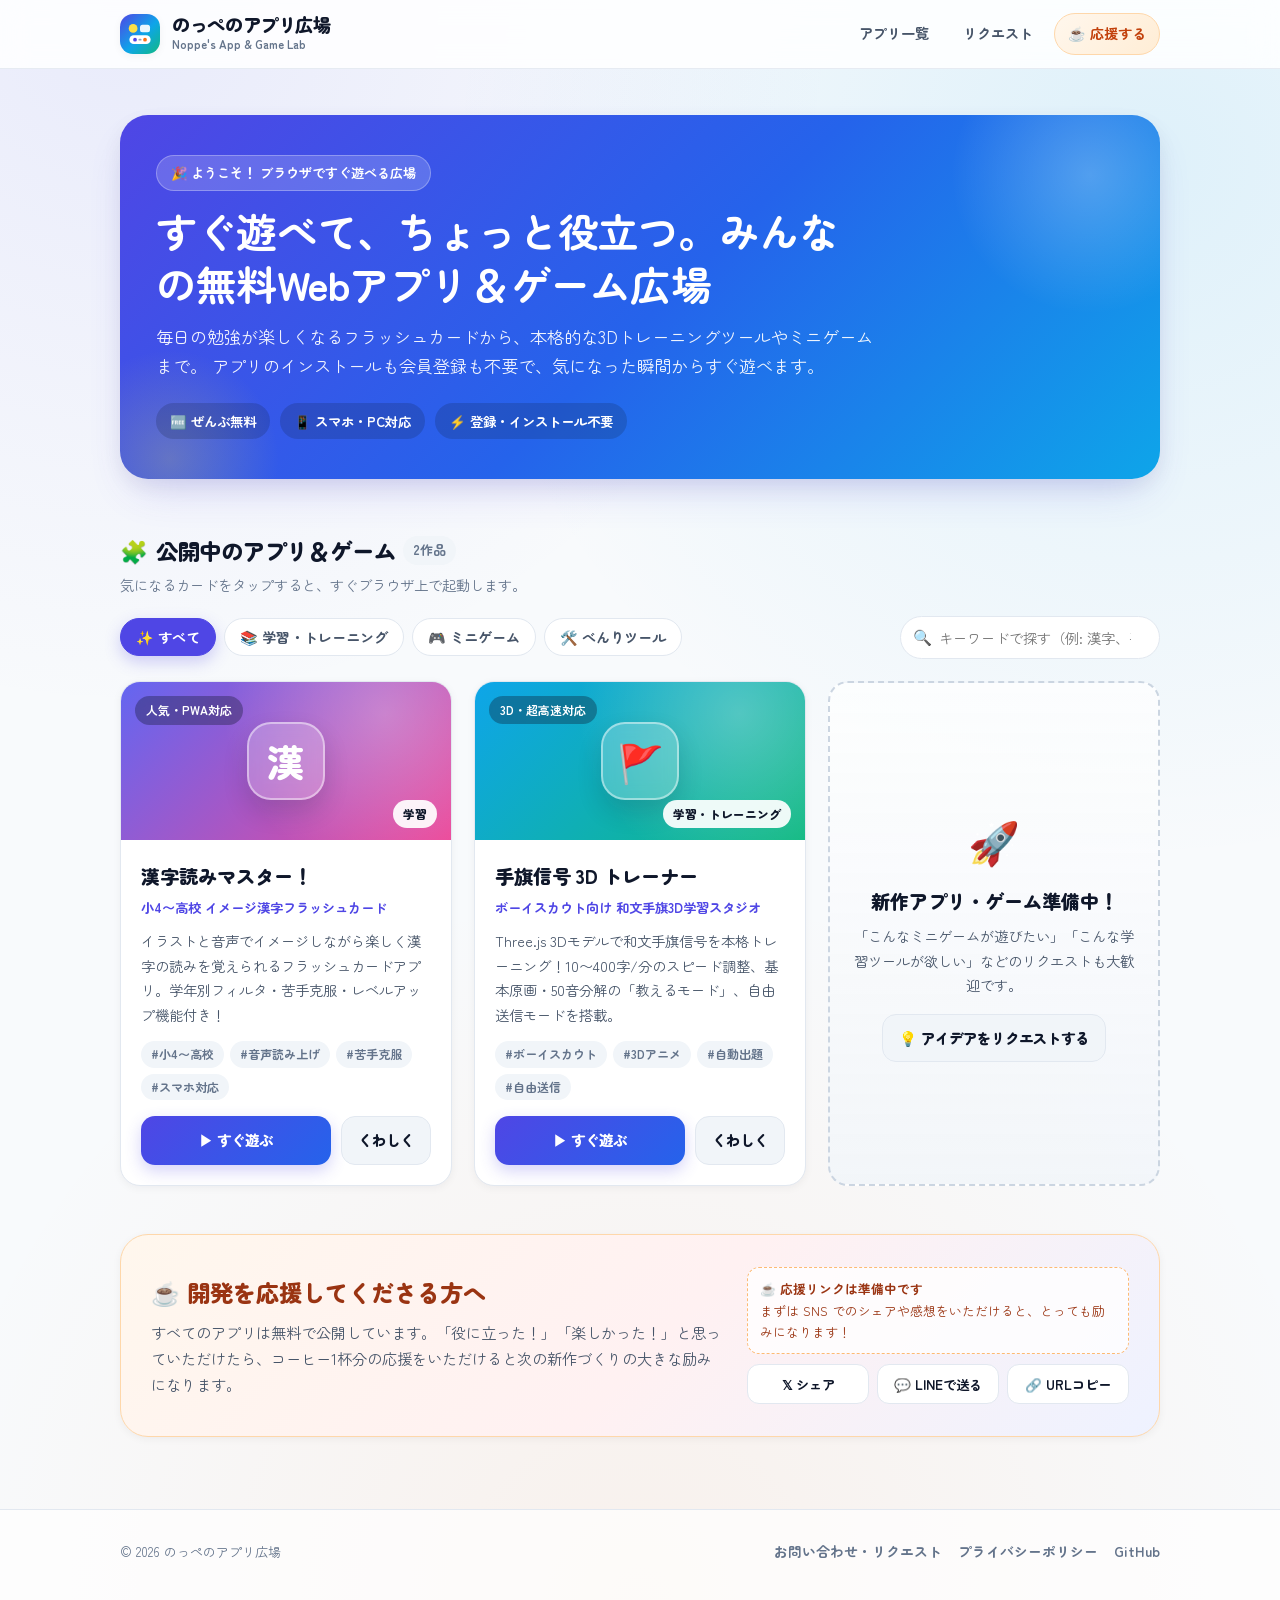
==== index.html @ 3b53607d "Initial launch: のっぺのアプリ広場ポータルサイト＋応援・広告設定基盤" ====
<!DOCTYPE html>
<html lang="ja">
<head>
  <meta charset="UTF-8" />
  <meta name="viewport" content="width=device-width, initial-scale=1.0" />
  <title>のっぺのアプリ広場 | 無料Webアプリ＆ミニゲーム集</title>
  <meta name="description" content="インストール不要・無料で楽しめる学習アプリやミニゲームを公開している「のっぺのアプリ広場」です。スマホ・PCどちらでもすぐ遊べます。" />
  <meta property="og:type" content="website" />
  <meta property="og:title" content="のっぺのアプリ広場 | 無料Webアプリ＆ミニゲーム集" />
  <meta property="og:description" content="漢字読みマスターや手旗信号3Dトレーナーなど、インストール不要ですぐ遊べる無料Webアプリ＆ゲームを公開中！" />
  <meta property="og:url" content="https://noppe7856.github.io/" />
  <meta name="twitter:card" content="summary" />
  <link rel="icon" type="image/svg+xml" href="./assets/favicon.svg" />
  <link rel="preconnect" href="https://fonts.googleapis.com" />
  <link rel="preconnect" href="https://fonts.gstatic.com" crossorigin />
  <link href="https://fonts.googleapis.com/css2?family=Zen+Maru+Gothic:wght@500;700;900&display=swap" rel="stylesheet" />
  <link rel="stylesheet" href="./css/styles.css" />
</head>
<body>
  <header class="site-header">
    <div class="container header-inner">
      <a href="./" class="brand-link">
        <img src="./assets/favicon.svg" alt="" class="brand-logo" />
        <div>
          <div class="brand-name" data-site-name>のっぺのアプリ広場</div>
          <div class="brand-sub" data-site-sub>Noppe's App &amp; Game Lab</div>
        </div>
      </a>
      <nav class="header-nav" aria-label="メインナビゲーション">
        <a href="#apps" class="nav-link">アプリ一覧</a>
        <a href="./contact.html" class="nav-link">リクエスト</a>
        <a href="#support" class="nav-link support-pill">☕ 応援する</a>
      </nav>
    </div>
  </header>

  <main>
    <!-- Hero -->
    <section class="hero">
      <div class="container">
        <div class="hero-card">
          <div class="hero-content">
            <div class="hero-eyebrow">🎉 ようこそ！ ブラウザですぐ遊べる広場</div>
            <h1 data-site-tagline>すぐ遊べて、ちょっと役立つ。みんなの無料Webアプリ＆ゲーム広場</h1>
            <p>
              毎日の勉強が楽しくなるフラッシュカードから、本格的な3Dトレーニングツールやミニゲームまで。
              アプリのインストールも会員登録も不要で、気になった瞬間からすぐ遊べます。
            </p>
            <div class="hero-badges">
              <span class="hero-badge">🆓 ぜんぶ無料</span>
              <span class="hero-badge">📱 スマホ・PC対応</span>
              <span class="hero-badge">⚡ 登録・インストール不要</span>
            </div>
          </div>
        </div>
      </div>
    </section>

    <!-- Apps Catalog -->
    <section class="section" id="apps">
      <div class="container">
        <div class="section-header">
          <div>
            <h2 class="section-title">
              <span>🧩</span>
              <span>公開中のアプリ＆ゲーム</span>
              <span id="app-count" class="tag" style="font-size:0.82rem;"></span>
            </h2>
            <p class="section-sub">気になるカードをタップすると、すぐブラウザ上で起動します。</p>
          </div>
        </div>

        <div class="toolbar">
          <div class="filter-tabs" id="filter-tabs" role="tablist" aria-label="カテゴリ絞り込み"></div>
          <div class="search-box">
            <span class="search-icon" aria-hidden="true">🔍</span>
            <input type="search" id="app-search" placeholder="キーワードで探す（例: 漢字、手旗）" aria-label="アプリを検索" />
          </div>
        </div>

        <div class="apps-grid" id="apps-grid"></div>

        <!-- Optional AdSense Slot (hidden until configured in js/site-config.js) -->
        <div class="ad-slot-wrapper" data-ad-slot="portalMid">
          <div class="ad-label">スポンサーリンク</div>
        </div>
      </div>
    </section>

    <!-- Support Section -->
    <section class="section" id="support">
      <div class="container">
        <div class="support-card">
          <div>
            <h2>☕ 開発を応援してくださる方へ</h2>
            <p data-support-message>
              すべてのアプリは無料で公開しています。「役に立った！」「楽しかった！」と思っていただけたら、コーヒー1杯分の応援をいただけると次の新作づくりの大きな励みになります。
            </p>
          </div>
          <div class="support-actions">
            <div id="support-action-area"></div>
            <div class="share-row">
              <button type="button" class="share-btn" data-share="x" data-share-text="インストール不要ですぐ遊べる無料Webアプリ＆ゲーム広場！">
                𝕏 シェア
              </button>
              <button type="button" class="share-btn" data-share="line">
                💬 LINEで送る
              </button>
              <button type="button" class="share-btn" data-share="copy">
                🔗 URLコピー
              </button>
            </div>
          </div>
        </div>
      </div>
    </section>
  </main>

  <footer class="site-footer">
    <div class="container footer-inner">
      <div class="copyright">
        &copy; <span data-year>2026</span> <span data-site-name>のっぺのアプリ広場</span>
      </div>
      <div class="footer-links">
        <a href="./contact.html">お問い合わせ・リクエスト</a>
        <a href="./privacy.html">プライバシーポリシー</a>
        <a href="https://github.com/noppe7856" target="_blank" rel="noopener noreferrer">GitHub</a>
      </div>
    </div>
  </footer>

  <script type="module" src="./js/app.js"></script>
</body>
</html>
---- css/styles.css ----
:root {
  --bg: #f8fafc;
  --bg-warm: #fffdf8;
  --surface: #ffffff;
  --surface-soft: #f1f5f9;
  --text: #0f172a;
  --text-muted: #475569;
  --text-subtle: #64748b;
  --border: #e2e8f0;
  --primary: #4f46e5;
  --primary-hover: #4338ca;
  --secondary: #0ea5e9;
  --accent: #f97316;
  --emerald: #10b981;
  --radius-sm: 12px;
  --radius-md: 20px;
  --radius-lg: 28px;
  --shadow-sm: 0 2px 8px rgba(15, 23, 42, 0.05);
  --shadow-md: 0 10px 30px -10px rgba(79, 70, 229, 0.16), 0 4px 12px rgba(15, 23, 42, 0.05);
  --shadow-lg: 0 20px 45px -16px rgba(79, 70, 229, 0.24), 0 8px 20px rgba(15, 23, 42, 0.06);
}

*,
*::before,
*::after {
  box-sizing: border-box;
}

html {
  scroll-behavior: smooth;
}

body {
  margin: 0;
  font-family: "Zen Maru Gothic", "Hiragino Maru Gothic ProN", "Hiragino Kaku Gothic ProN", "Yu Gothic", Meiryo, sans-serif;
  color: var(--text);
  background:
    radial-gradient(circle at 10% 0%, rgba(99, 102, 241, 0.1), transparent 36%),
    radial-gradient(circle at 90% 10%, rgba(14, 165, 233, 0.11), transparent 38%),
    radial-gradient(circle at 50% 100%, rgba(249, 115, 22, 0.07), transparent 42%),
    var(--bg);
  min-height: 100vh;
  line-height: 1.7;
  -webkit-font-smoothing: antialiased;
}

a {
  color: inherit;
  text-decoration: none;
}

.container {
  width: 100%;
  max-width: 1080px;
  margin: 0 auto;
  padding: 0 20px;
}

/* Header */
.site-header {
  position: sticky;
  top: 0;
  z-index: 40;
  background: rgba(255, 255, 255, 0.86);
  backdrop-filter: blur(14px);
  -webkit-backdrop-filter: blur(14px);
  border-bottom: 1px solid rgba(226, 232, 240, 0.85);
}

.header-inner {
  display: flex;
  align-items: center;
  justify-content: space-between;
  gap: 16px;
  min-height: 68px;
}

.brand-link {
  display: inline-flex;
  align-items: center;
  gap: 12px;
}

.brand-logo {
  width: 40px;
  height: 40px;
  border-radius: 13px;
  box-shadow: var(--shadow-sm);
  flex-shrink: 0;
}

.brand-name {
  font-size: 1.15rem;
  font-weight: 800;
  letter-spacing: -0.02em;
  line-height: 1.2;
}

.brand-sub {
  font-size: 0.72rem;
  color: var(--text-subtle);
  font-weight: 700;
}

.header-nav {
  display: flex;
  align-items: center;
  gap: 8px;
  flex-wrap: wrap;
}

.nav-link {
  padding: 8px 13px;
  border-radius: 999px;
  font-size: 0.88rem;
  font-weight: 700;
  color: var(--text-muted);
  transition: background 0.18s ease, color 0.18s ease, transform 0.18s ease;
}

.nav-link:hover {
  background: var(--surface-soft);
  color: var(--primary);
}

.nav-link.support-pill {
  background: linear-gradient(135deg, #fff7ed, #ffedd5);
  color: #c2410c;
  border: 1px solid #fed7aa;
}

.nav-link.support-pill:hover {
  transform: translateY(-1px);
  box-shadow: 0 4px 12px rgba(249, 115, 22, 0.18);
}

/* Hero */
.hero {
  padding: 46px 0 28px;
}

.hero-card {
  position: relative;
  overflow: hidden;
  border-radius: var(--radius-lg);
  padding: 40px 36px;
  background: linear-gradient(135deg, #4f46e5 0%, #2563eb 52%, #0ea5e9 100%);
  color: #ffffff;
  box-shadow: var(--shadow-lg);
}

.hero-card::before,
.hero-card::after {
  content: "";
  position: absolute;
  border-radius: 999px;
  pointer-events: none;
}

.hero-card::before {
  width: 280px;
  height: 280px;
  right: -70px;
  top: -80px;
  background: radial-gradient(circle, rgba(255, 255, 255, 0.24), transparent 70%);
}

.hero-card::after {
  width: 220px;
  height: 220px;
  left: -60px;
  bottom: -90px;
  background: radial-gradient(circle, rgba(253, 224, 71, 0.22), transparent 70%);
}

.hero-content {
  position: relative;
  z-index: 1;
  max-width: 720px;
}

.hero-eyebrow {
  display: inline-flex;
  align-items: center;
  gap: 8px;
  padding: 6px 14px;
  border-radius: 999px;
  background: rgba(255, 255, 255, 0.18);
  border: 1px solid rgba(255, 255, 255, 0.28);
  font-size: 0.82rem;
  font-weight: 700;
  margin-bottom: 14px;
}

.hero h1 {
  margin: 0 0 12px;
  font-size: clamp(1.7rem, 3.8vw, 2.55rem);
  line-height: 1.28;
  letter-spacing: -0.02em;
}

.hero p {
  margin: 0 0 22px;
  font-size: clamp(0.95rem, 1.8vw, 1.08rem);
  color: rgba(255, 255, 255, 0.92);
}

.hero-badges {
  display: flex;
  flex-wrap: wrap;
  gap: 10px;
}

.hero-badge {
  display: inline-flex;
  align-items: center;
  gap: 6px;
  padding: 7px 14px;
  border-radius: 999px;
  background: rgba(15, 23, 42, 0.18);
  font-size: 0.84rem;
  font-weight: 700;
}

/* Section & Controls */
.section {
  padding: 24px 0;
}

.section-header {
  display: flex;
  align-items: flex-end;
  justify-content: space-between;
  gap: 16px;
  flex-wrap: wrap;
  margin-bottom: 18px;
}

.section-title {
  margin: 0;
  font-size: 1.4rem;
  font-weight: 800;
  letter-spacing: -0.01em;
  display: flex;
  align-items: center;
  gap: 8px;
}

.section-sub {
  margin: 4px 0 0;
  font-size: 0.9rem;
  color: var(--text-subtle);
}

.toolbar {
  display: flex;
  align-items: center;
  justify-content: space-between;
  gap: 14px;
  flex-wrap: wrap;
  margin-bottom: 22px;
}

.filter-tabs {
  display: flex;
  align-items: center;
  gap: 8px;
  flex-wrap: wrap;
}

.filter-btn {
  border: 1px solid var(--border);
  background: var(--surface);
  color: var(--text-muted);
  padding: 8px 15px;
  border-radius: 999px;
  font-family: inherit;
  font-size: 0.88rem;
  font-weight: 700;
  cursor: pointer;
  transition: all 0.18s ease;
}

.filter-btn:hover {
  border-color: #c7d2fe;
  color: var(--primary);
}

.filter-btn.active {
  background: var(--primary);
  color: #ffffff;
  border-color: var(--primary);
  box-shadow: 0 6px 16px rgba(79, 70, 229, 0.25);
}

.search-box {
  position: relative;
  flex: 0 1 260px;
  width: 100%;
}

.search-box input {
  width: 100%;
  padding: 10px 14px 10px 38px;
  border-radius: 999px;
  border: 1px solid var(--border);
  background: var(--surface);
  font-family: inherit;
  font-size: 0.9rem;
  color: var(--text);
  outline: none;
  transition: border-color 0.18s ease, box-shadow 0.18s ease;
}

.search-box input:focus {
  border-color: var(--primary);
  box-shadow: 0 0 0 3px rgba(79, 70, 229, 0.14);
}

.search-icon {
  position: absolute;
  left: 13px;
  top: 50%;
  transform: translateY(-50%);
  font-size: 0.95rem;
  pointer-events: none;
}

/* App Cards Grid */
.apps-grid {
  display: grid;
  grid-template-columns: repeat(auto-fill, minmax(300px, 1fr));
  gap: 22px;
}

.app-card {
  display: flex;
  flex-direction: column;
  background: var(--surface);
  border: 1px solid var(--border);
  border-radius: var(--radius-md);
  overflow: hidden;
  box-shadow: var(--shadow-sm);
  transition: transform 0.22s ease, box-shadow 0.22s ease, border-color 0.22s ease;
}

.app-card:hover {
  transform: translateY(-5px);
  box-shadow: var(--shadow-md);
  border-color: #cbd5e1;
}

.app-thumb {
  position: relative;
  height: 158px;
  padding: 20px;
  display: flex;
  align-items: center;
  justify-content: center;
  color: #ffffff;
  overflow: hidden;
}

.app-thumb::after {
  content: "";
  position: absolute;
  inset: 0;
  background: radial-gradient(circle at 80% 20%, rgba(255, 255, 255, 0.28), transparent 55%);
  pointer-events: none;
}

.app-thumb-icon {
  position: relative;
  z-index: 1;
  width: 78px;
  height: 78px;
  border-radius: 24px;
  background: rgba(255, 255, 255, 0.22);
  border: 2px solid rgba(255, 255, 255, 0.45);
  backdrop-filter: blur(8px);
  display: flex;
  align-items: center;
  justify-content: center;
  font-size: 2.35rem;
  font-weight: 900;
  box-shadow: 0 12px 24px rgba(15, 23, 42, 0.16);
}

.app-badge {
  position: absolute;
  top: 14px;
  left: 14px;
  z-index: 2;
  padding: 4px 11px;
  border-radius: 999px;
  background: rgba(15, 23, 42, 0.34);
  backdrop-filter: blur(6px);
  font-size: 0.75rem;
  font-weight: 700;
  color: #ffffff;
}

.app-category-chip {
  position: absolute;
  bottom: 12px;
  right: 14px;
  z-index: 2;
  padding: 4px 10px;
  border-radius: 999px;
  background: rgba(255, 255, 255, 0.92);
  color: var(--text);
  font-size: 0.74rem;
  font-weight: 800;
}

.app-body {
  padding: 20px;
  display: flex;
  flex-direction: column;
  flex: 1;
}

.app-title {
  margin: 0 0 4px;
  font-size: 1.2rem;
  font-weight: 800;
}

.app-subtitle {
  margin: 0 0 10px;
  font-size: 0.83rem;
  font-weight: 700;
  color: var(--primary);
}

.app-desc {
  margin: 0 0 14px;
  font-size: 0.9rem;
  color: var(--text-muted);
  flex: 1;
}

.tag-list {
  display: flex;
  flex-wrap: wrap;
  gap: 6px;
  margin-bottom: 16px;
}

.tag {
  padding: 3px 10px;
  border-radius: 999px;
  background: var(--surface-soft);
  color: var(--text-subtle);
  font-size: 0.76rem;
  font-weight: 700;
}

.app-actions {
  display: grid;
  grid-template-columns: 1fr auto;
  gap: 10px;
}

.btn {
  display: inline-flex;
  align-items: center;
  justify-content: center;
  gap: 7px;
  padding: 11px 16px;
  border-radius: 14px;
  font-family: inherit;
  font-size: 0.9rem;
  font-weight: 800;
  border: none;
  cursor: pointer;
  transition: transform 0.16s ease, box-shadow 0.16s ease, background 0.16s ease;
}

.btn:active {
  transform: scale(0.98);
}

.btn-primary {
  background: linear-gradient(135deg, #4f46e5, #2563eb);
  color: #ffffff;
  box-shadow: 0 6px 16px rgba(79, 70, 229, 0.24);
}

.btn-primary:hover {
  transform: translateY(-1px);
  box-shadow: 0 10px 22px rgba(79, 70, 229, 0.3);
}

.btn-secondary {
  background: var(--surface-soft);
  color: var(--text);
  border: 1px solid var(--border);
}

.btn-secondary:hover {
  background: #e2e8f0;
}

.btn-support {
  background: linear-gradient(135deg, #f97316, #ec4899);
  color: #ffffff;
  box-shadow: 0 8px 20px rgba(249, 115, 22, 0.28);
}

.btn-support:hover {
  transform: translateY(-2px);
  box-shadow: 0 12px 24px rgba(249, 115, 22, 0.35);
}

/* Coming Soon Card */
.app-card.coming-soon {
  border: 2px dashed #cbd5e1;
  background: linear-gradient(180deg, rgba(255, 255, 255, 0.72), rgba(241, 245, 249, 0.82));
  justify-content: center;
  align-items: center;
  text-align: center;
  padding: 32px 24px;
  box-shadow: none;
}

.app-card.coming-soon:hover {
  transform: translateY(-2px);
  border-color: #94a3b8;
}

.coming-emoji {
  font-size: 2.6rem;
  margin-bottom: 10px;
}

/* Ad Slot (Hidden unless AdSense is enabled in site-config.js) */
.ad-slot-wrapper {
  display: none;
  margin: 26px 0;
  padding: 14px;
  border-radius: var(--radius-md);
  background: var(--surface);
  border: 1px solid var(--border);
  text-align: center;
}

.ad-slot-wrapper.is-active {
  display: block;
}

.ad-label {
  font-size: 0.72rem;
  color: var(--text-subtle);
  letter-spacing: 0.08em;
  margin-bottom: 8px;
}

/* Support Banner */
.support-card {
  border-radius: var(--radius-lg);
  padding: 32px 30px;
  background: linear-gradient(135deg, #fff7ed 0%, #fff1f2 52%, #eef2ff 100%);
  border: 1px solid #fed7aa;
  box-shadow: var(--shadow-sm);
  display: grid;
  grid-template-columns: 1.5fr 1fr;
  gap: 24px;
  align-items: center;
}

.support-card h2 {
  margin: 0 0 8px;
  font-size: 1.45rem;
  font-weight: 800;
  color: #9a3412;
}

.support-card p {
  margin: 0;
  color: var(--text-muted);
  font-size: 0.95rem;
}

.support-actions {
  display: flex;
  flex-direction: column;
  gap: 10px;
}

.support-status-note {
  font-size: 0.8rem;
  color: #9a3412;
  background: rgba(255, 255, 255, 0.78);
  border: 1px dashed #fdba74;
  border-radius: 12px;
  padding: 10px 12px;
}

.share-row {
  display: flex;
  gap: 8px;
  flex-wrap: wrap;
}

.share-btn {
  flex: 1;
  min-width: 110px;
  padding: 9px 12px;
  border-radius: 12px;
  border: 1px solid var(--border);
  background: var(--surface);
  font-family: inherit;
  font-size: 0.84rem;
  font-weight: 700;
  color: var(--text);
  cursor: pointer;
  display: inline-flex;
  align-items: center;
  justify-content: center;
  gap: 6px;
  transition: background 0.16s ease, transform 0.16s ease;
}

.share-btn:hover {
  background: var(--surface-soft);
  transform: translateY(-1px);
}

/* Detail & Article Pages */
.breadcrumb {
  display: flex;
  align-items: center;
  gap: 8px;
  font-size: 0.85rem;
  color: var(--text-subtle);
  margin: 22px 0 14px;
}

.breadcrumb a:hover {
  color: var(--primary);
  text-decoration: underline;
}

.article-card {
  background: var(--surface);
  border: 1px solid var(--border);
  border-radius: var(--radius-lg);
  padding: 34px 32px;
  box-shadow: var(--shadow-sm);
}

.article-card h1 {
  margin: 0 0 10px;
  font-size: clamp(1.5rem, 3vw, 2.1rem);
  line-height: 1.3;
}

.article-card h2 {
  margin: 28px 0 10px;
  font-size: 1.2rem;
  padding-left: 12px;
  border-left: 4px solid var(--primary);
}

.article-card p,
.article-card li {
  color: var(--text-muted);
  font-size: 0.96rem;
}

.article-card ul,
.article-card ol {
  padding-left: 22px;
}

.feature-grid {
  display: grid;
  grid-template-columns: repeat(auto-fit, minmax(220px, 1fr));
  gap: 14px;
  margin: 18px 0;
}

.feature-item {
  background: var(--bg);
  border: 1px solid var(--border);
  border-radius: var(--radius-sm);
  padding: 16px;
}

.feature-item strong {
  display: block;
  margin-bottom: 4px;
  color: var(--text);
}

.cta-bar {
  display: flex;
  flex-wrap: wrap;
  gap: 12px;
  margin: 22px 0 8px;
}

/* Footer */
.site-footer {
  margin-top: 48px;
  padding: 30px 0 40px;
  border-top: 1px solid var(--border);
  background: rgba(255, 255, 255, 0.7);
}

.footer-inner {
  display: flex;
  align-items: center;
  justify-content: space-between;
  gap: 16px;
  flex-wrap: wrap;
}

.footer-links {
  display: flex;
  align-items: center;
  gap: 16px;
  flex-wrap: wrap;
  font-size: 0.86rem;
  font-weight: 700;
  color: var(--text-subtle);
}

.footer-links a:hover {
  color: var(--primary);
}

.copyright {
  font-size: 0.82rem;
  color: var(--text-subtle);
}

.empty-result {
  grid-column: 1 / -1;
  text-align: center;
  padding: 44px 20px;
  background: var(--surface);
  border: 1px dashed var(--border);
  border-radius: var(--radius-md);
  color: var(--text-subtle);
}

.toast {
  position: fixed;
  bottom: 24px;
  left: 50%;
  transform: translateX(-50%) translateY(20px);
  background: #0f172a;
  color: #ffffff;
  padding: 10px 18px;
  border-radius: 999px;
  font-size: 0.86rem;
  font-weight: 700;
  opacity: 0;
  pointer-events: none;
  transition: opacity 0.22s ease, transform 0.22s ease;
  z-index: 60;
}

.toast.show {
  opacity: 1;
  transform: translateX(-50%) translateY(0);
}

@media (max-width: 760px) {
  .hero-card {
    padding: 28px 22px;
  }

  .support-card {
    grid-template-columns: 1fr;
    padding: 24px 20px;
  }

  .article-card {
    padding: 24px 18px;
  }

  .header-inner {
    padding: 8px 0;
  }
}
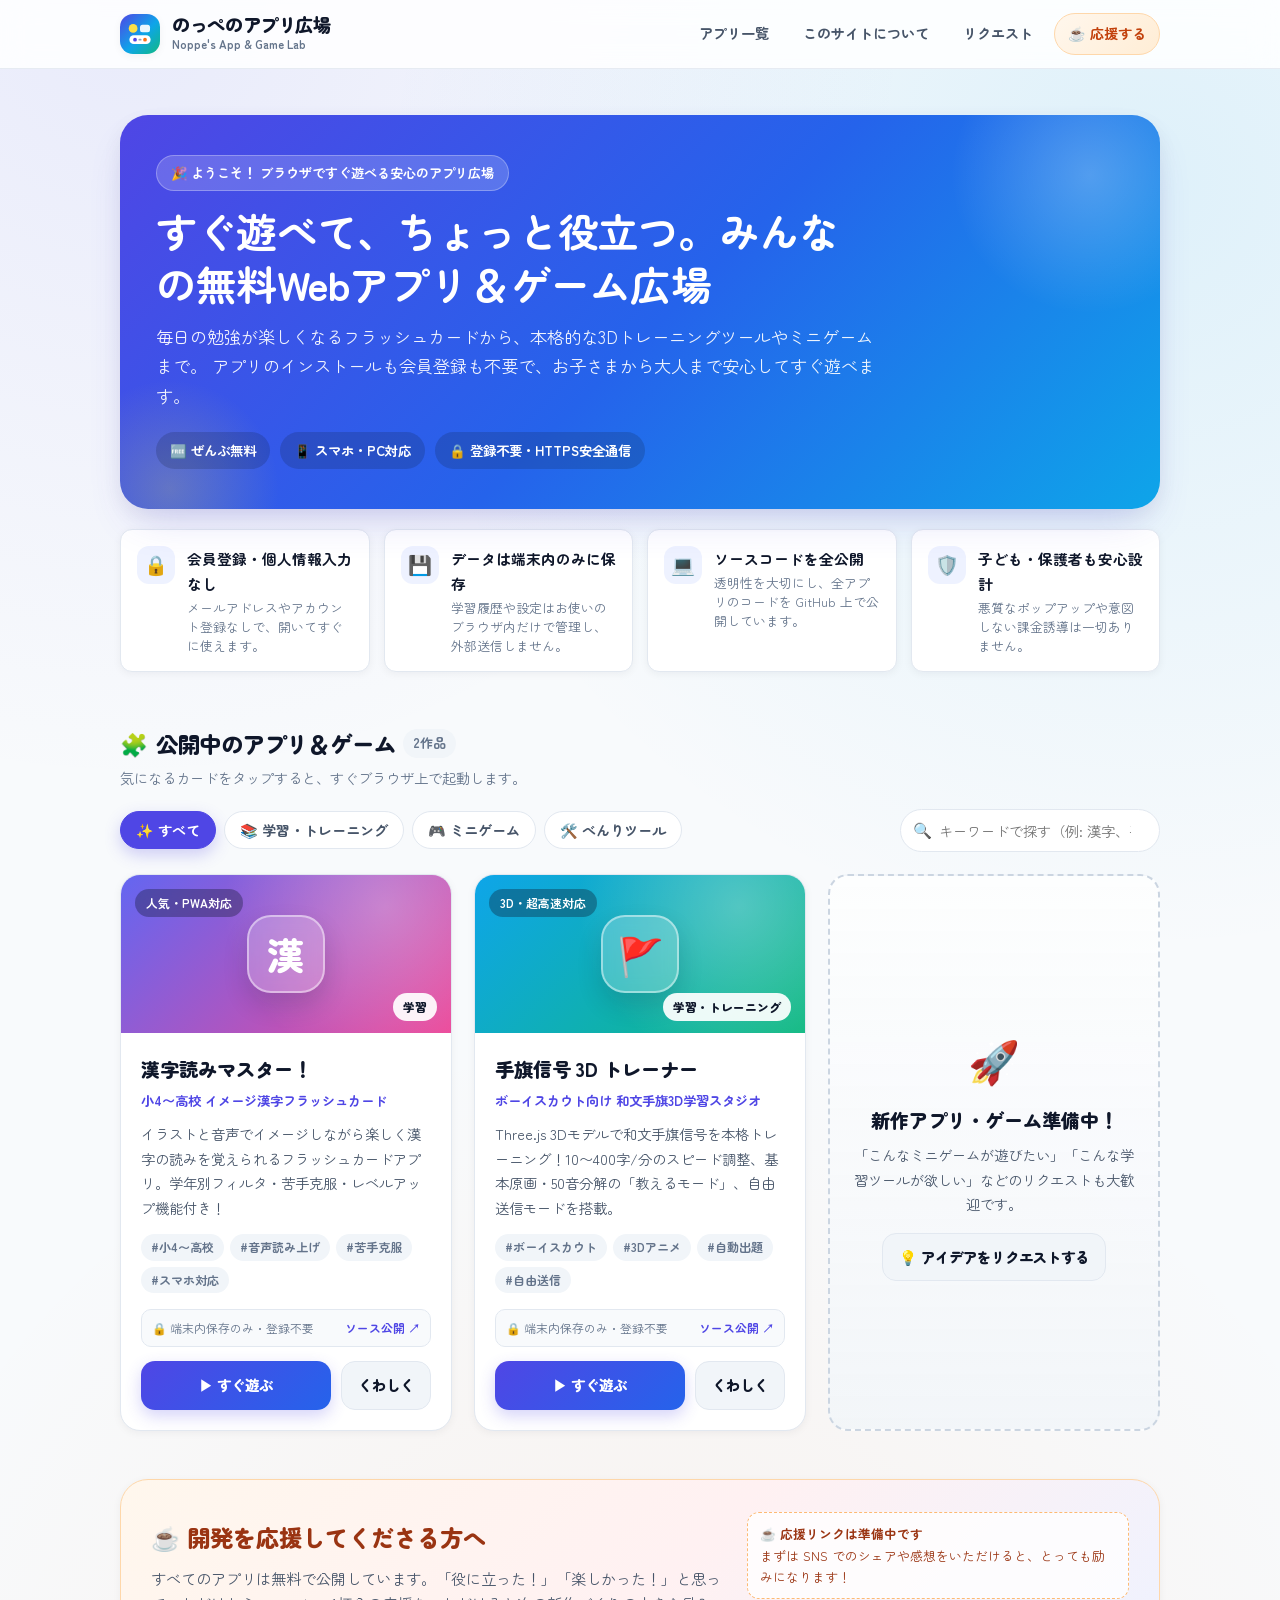
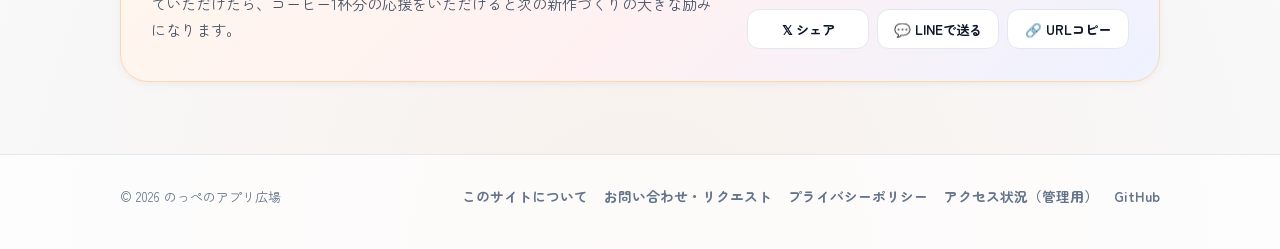
==== commit ec3c34b5: "Add trust & safety pages, OGP image, JSON-LD, shared analytics module, admin stats dashboard, and si" ====
--- a/index.html
+++ b/index.html
@@ -4,17 +4,72 @@
   <meta charset="UTF-8" />
   <meta name="viewport" content="width=device-width, initial-scale=1.0" />
   <title>のっぺのアプリ広場 | 無料Webアプリ＆ミニゲーム集</title>
-  <meta name="description" content="インストール不要・無料で楽しめる学習アプリやミニゲームを公開している「のっぺのアプリ広場」です。スマホ・PCどちらでもすぐ遊べます。" />
+  <meta name="description" content="インストール不要・会員登録不要・完全無料で安心して使える学習アプリやミニゲームを公開している「のっぺのアプリ広場」です。全アプリのソースコードをGitHubで公開しています。" />
+  <link rel="canonical" href="https://noppe7856.github.io/" />
+  <link rel="manifest" href="./manifest.json" />
+  <meta name="theme-color" content="#4f46e5" />
   <meta property="og:type" content="website" />
+  <meta property="og:site_name" content="のっぺのアプリ広場" />
   <meta property="og:title" content="のっぺのアプリ広場 | 無料Webアプリ＆ミニゲーム集" />
-  <meta property="og:description" content="漢字読みマスターや手旗信号3Dトレーナーなど、インストール不要ですぐ遊べる無料Webアプリ＆ゲームを公開中！" />
+  <meta property="og:description" content="漢字読みマスターや手旗信号3Dトレーナーなど、登録不要・無料ですぐ遊べる安心のWebアプリ＆ゲームを公開中！" />
   <meta property="og:url" content="https://noppe7856.github.io/" />
-  <meta name="twitter:card" content="summary" />
+  <meta property="og:image" content="https://noppe7856.github.io/assets/og-image.png" />
+  <meta property="og:image:width" content="1200" />
+  <meta property="og:image:height" content="630" />
+  <meta name="twitter:card" content="summary_large_image" />
+  <meta name="twitter:title" content="のっぺのアプリ広場 | 無料Webアプリ＆ミニゲーム集" />
+  <meta name="twitter:description" content="インストール不要・会員登録不要ですぐ遊べる無料Webアプリ＆ミニゲーム集" />
+  <meta name="twitter:image" content="https://noppe7856.github.io/assets/og-image.png" />
   <link rel="icon" type="image/svg+xml" href="./assets/favicon.svg" />
   <link rel="preconnect" href="https://fonts.googleapis.com" />
   <link rel="preconnect" href="https://fonts.gstatic.com" crossorigin />
   <link href="https://fonts.googleapis.com/css2?family=Zen+Maru+Gothic:wght@500;700;900&display=swap" rel="stylesheet" />
   <link rel="stylesheet" href="./css/styles.css" />
+  <script type="application/ld+json">
+  {
+    "@context": "https://schema.org",
+    "@graph": [
+      {
+        "@type": "WebSite",
+        "name": "のっぺのアプリ広場",
+        "alternateName": "Noppe's App & Game Lab",
+        "url": "https://noppe7856.github.io/",
+        "inLanguage": "ja",
+        "description": "インストール不要・会員登録不要・完全無料で安心して使える学習アプリやミニゲームの公開ポータルサイト"
+      },
+      {
+        "@type": "ItemList",
+        "name": "公開中の無料Webアプリ一覧",
+        "itemListElement": [
+          {
+            "@type": "ListItem",
+            "position": 1,
+            "item": {
+              "@type": "SoftwareApplication",
+              "name": "漢字読みマスター！",
+              "applicationCategory": "EducationalApplication",
+              "operatingSystem": "Web Browser",
+              "url": "https://noppe7856.github.io/kanji-flashcard/",
+              "offers": { "@type": "Offer", "price": "0", "priceCurrency": "JPY" }
+            }
+          },
+          {
+            "@type": "ListItem",
+            "position": 2,
+            "item": {
+              "@type": "SoftwareApplication",
+              "name": "手旗信号 3D トレーナー",
+              "applicationCategory": "EducationalApplication",
+              "operatingSystem": "Web Browser",
+              "url": "https://noppe7856.github.io/tebata-trainer/",
+              "offers": { "@type": "Offer", "price": "0", "priceCurrency": "JPY" }
+            }
+          }
+        ]
+      }
+    ]
+  }
+  </script>
 </head>
 <body>
   <header class="site-header">
@@ -28,6 +83,7 @@
       </a>
       <nav class="header-nav" aria-label="メインナビゲーション">
         <a href="#apps" class="nav-link">アプリ一覧</a>
+        <a href="./about.html" class="nav-link">このサイトについて</a>
         <a href="./contact.html" class="nav-link">リクエスト</a>
         <a href="#support" class="nav-link support-pill">☕ 応援する</a>
       </nav>
@@ -40,16 +96,48 @@
       <div class="container">
         <div class="hero-card">
           <div class="hero-content">
-            <div class="hero-eyebrow">🎉 ようこそ！ ブラウザですぐ遊べる広場</div>
+            <div class="hero-eyebrow">🎉 ようこそ！ ブラウザですぐ遊べる安心のアプリ広場</div>
             <h1 data-site-tagline>すぐ遊べて、ちょっと役立つ。みんなの無料Webアプリ＆ゲーム広場</h1>
             <p>
               毎日の勉強が楽しくなるフラッシュカードから、本格的な3Dトレーニングツールやミニゲームまで。
-              アプリのインストールも会員登録も不要で、気になった瞬間からすぐ遊べます。
+              アプリのインストールも会員登録も不要で、お子さまから大人まで安心してすぐ遊べます。
             </p>
             <div class="hero-badges">
               <span class="hero-badge">🆓 ぜんぶ無料</span>
               <span class="hero-badge">📱 スマホ・PC対応</span>
-              <span class="hero-badge">⚡ 登録・インストール不要</span>
+              <span class="hero-badge">🔒 登録不要・HTTPS安全通信</span>
+            </div>
+          </div>
+        </div>
+
+        <!-- Trust & Safety Strip -->
+        <div class="trust-strip" aria-label="安心して使える4つの約束">
+          <div class="trust-item">
+            <div class="trust-icon" aria-hidden="true">🔒</div>
+            <div>
+              <strong>会員登録・個人情報入力なし</strong>
+              <span>メールアドレスやアカウント登録なしで、開いてすぐに使えます。</span>
+            </div>
+          </div>
+          <div class="trust-item">
+            <div class="trust-icon" aria-hidden="true">💾</div>
+            <div>
+              <strong>データは端末内のみに保存</strong>
+              <span>学習履歴や設定はお使いのブラウザ内だけで管理し、外部送信しません。</span>
+            </div>
+          </div>
+          <div class="trust-item">
+            <div class="trust-icon" aria-hidden="true">💻</div>
+            <div>
+              <strong>ソースコードを全公開</strong>
+              <span>透明性を大切にし、全アプリのコードを GitHub 上で公開しています。</span>
+            </div>
+          </div>
+          <div class="trust-item">
+            <div class="trust-icon" aria-hidden="true">🛡️</div>
+            <div>
+              <strong>子ども・保護者も安心設計</strong>
+              <span>悪質なポップアップや意図しない課金誘導は一切ありません。</span>
             </div>
           </div>
         </div>
@@ -122,8 +210,10 @@
         &copy; <span data-year>2026</span> <span data-site-name>のっぺのアプリ広場</span>
       </div>
       <div class="footer-links">
+        <a href="./about.html">このサイトについて</a>
         <a href="./contact.html">お問い合わせ・リクエスト</a>
         <a href="./privacy.html">プライバシーポリシー</a>
+        <a href="./stats.html">アクセス状況（管理用）</a>
         <a href="https://github.com/noppe7856" target="_blank" rel="noopener noreferrer">GitHub</a>
       </div>
     </div>
--- a/css/styles.css
+++ b/css/styles.css
@@ -768,6 +768,153 @@
   transform: translateX(-50%) translateY(0);
 }
 
+/* Trust & Safety Section */
+.trust-strip {
+  display: grid;
+  grid-template-columns: repeat(auto-fit, minmax(210px, 1fr));
+  gap: 14px;
+  margin-top: 20px;
+}
+
+.trust-item {
+  background: var(--surface);
+  border: 1px solid var(--border);
+  border-radius: var(--radius-sm);
+  padding: 16px;
+  box-shadow: var(--shadow-sm);
+  display: flex;
+  align-items: flex-start;
+  gap: 12px;
+}
+
+.trust-icon {
+  width: 38px;
+  height: 38px;
+  border-radius: 12px;
+  background: #eef2ff;
+  color: var(--primary);
+  display: inline-flex;
+  align-items: center;
+  justify-content: center;
+  font-size: 1.2rem;
+  flex-shrink: 0;
+}
+
+.trust-item strong {
+  display: block;
+  font-size: 0.92rem;
+  margin-bottom: 2px;
+}
+
+.trust-item span {
+  display: block;
+  font-size: 0.8rem;
+  color: var(--text-subtle);
+  line-height: 1.5;
+}
+
+.app-trust-meta {
+  display: flex;
+  align-items: center;
+  justify-content: space-between;
+  gap: 8px;
+  flex-wrap: wrap;
+  padding: 8px 10px;
+  margin-bottom: 14px;
+  border-radius: 10px;
+  background: #f8fafc;
+  border: 1px solid var(--border);
+  font-size: 0.74rem;
+  color: var(--text-subtle);
+}
+
+.app-trust-meta a {
+  color: var(--primary);
+  font-weight: 700;
+}
+
+.app-trust-meta a:hover {
+  text-decoration: underline;
+}
+
+/* Admin Stats Dashboard */
+.status-grid {
+  display: grid;
+  grid-template-columns: repeat(auto-fit, minmax(230px, 1fr));
+  gap: 14px;
+  margin: 18px 0 24px;
+}
+
+.status-card {
+  background: var(--bg);
+  border: 1px solid var(--border);
+  border-radius: var(--radius-sm);
+  padding: 16px;
+}
+
+.status-head {
+  display: flex;
+  align-items: center;
+  justify-content: space-between;
+  gap: 8px;
+  margin-bottom: 8px;
+}
+
+.pill-ok {
+  display: inline-flex;
+  align-items: center;
+  gap: 4px;
+  padding: 3px 10px;
+  border-radius: 999px;
+  background: #dcfce7;
+  color: #166534;
+  font-size: 0.74rem;
+  font-weight: 800;
+}
+
+.pill-off {
+  display: inline-flex;
+  align-items: center;
+  gap: 4px;
+  padding: 3px 10px;
+  border-radius: 999px;
+  background: #f1f5f9;
+  color: #64748b;
+  font-size: 0.74rem;
+  font-weight: 800;
+}
+
+.stats-table {
+  width: 100%;
+  border-collapse: collapse;
+  font-size: 0.88rem;
+  margin: 14px 0;
+}
+
+.stats-table th,
+.stats-table td {
+  padding: 10px 12px;
+  border-bottom: 1px solid var(--border);
+  text-align: left;
+}
+
+.stats-table th {
+  background: var(--surface-soft);
+  font-weight: 800;
+  color: var(--text);
+}
+
+.code-block {
+  background: #0f172a;
+  color: #e2e8f0;
+  padding: 14px 16px;
+  border-radius: 12px;
+  overflow-x: auto;
+  font-family: ui-monospace, SFMono-Regular, Menlo, Monaco, Consolas, monospace;
+  font-size: 0.82rem;
+  line-height: 1.6;
+}
+
 @media (max-width: 760px) {
   .hero-card {
     padding: 28px 22px;
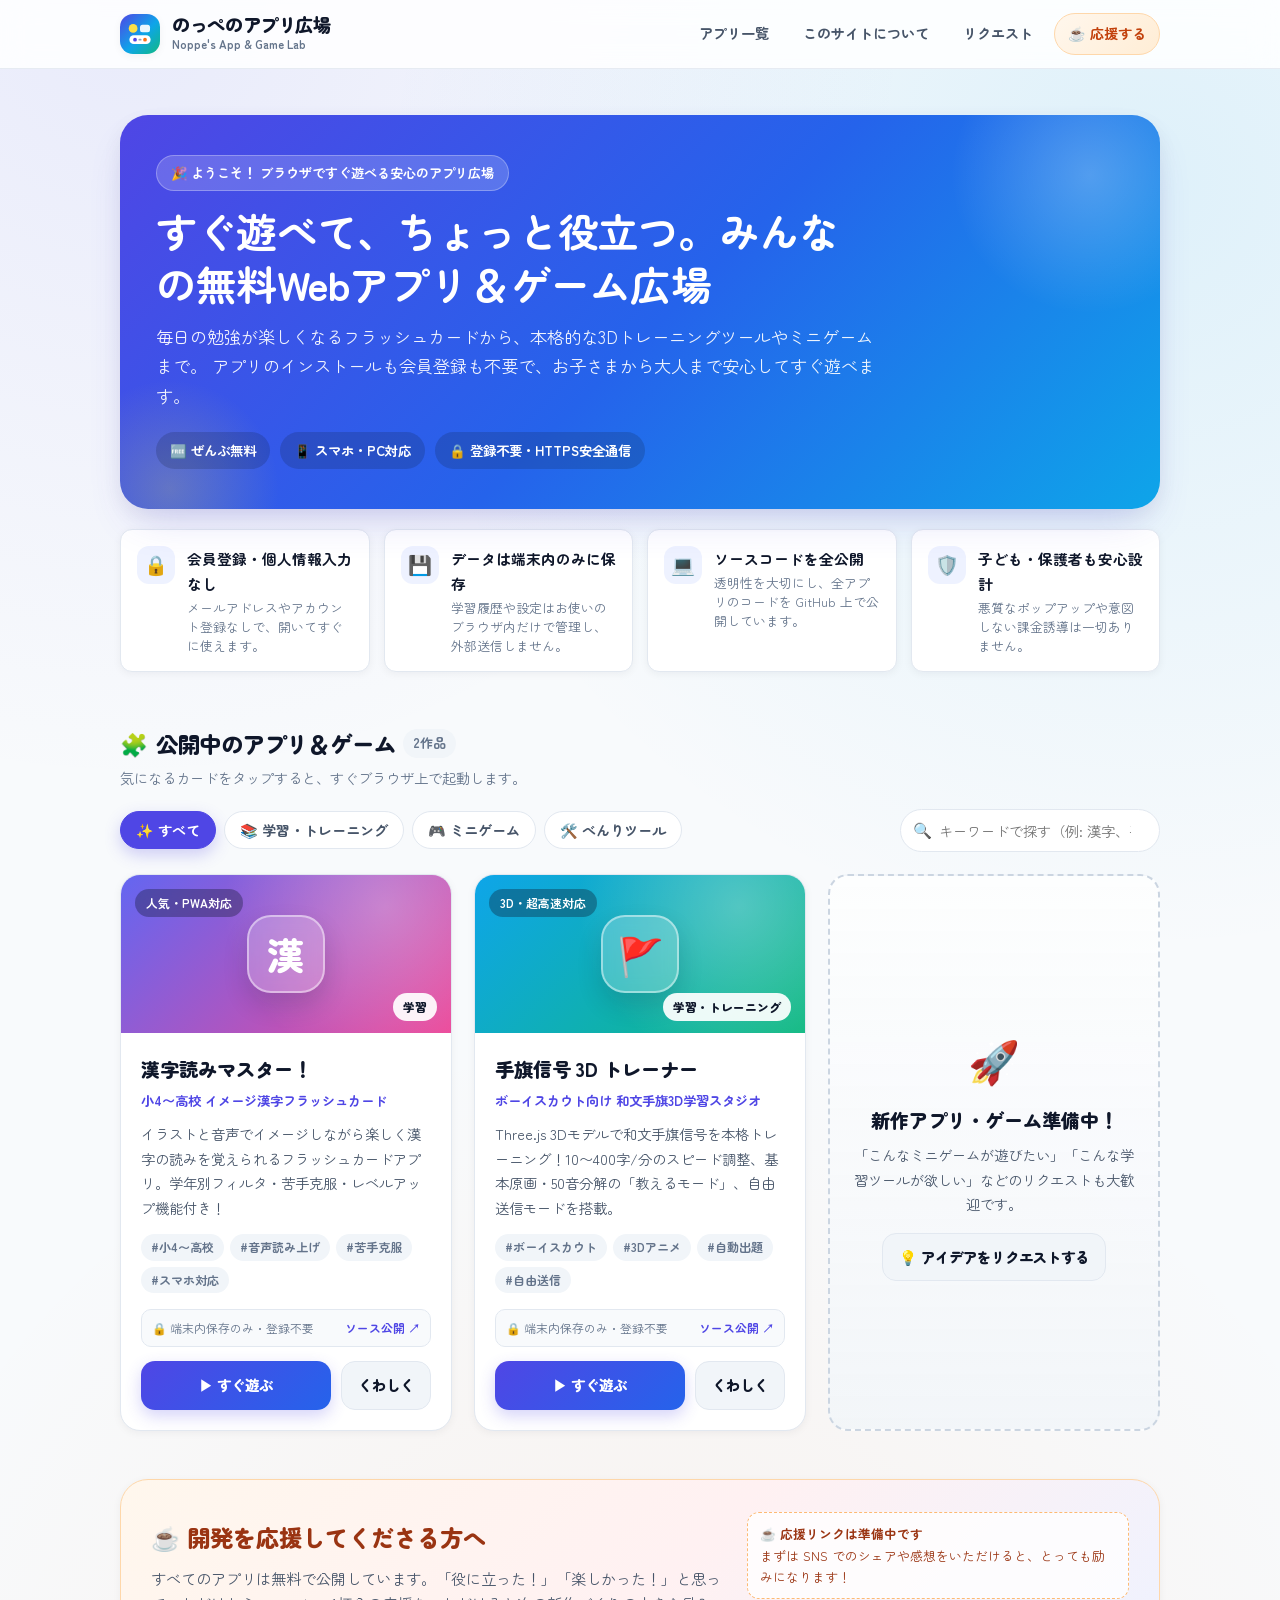
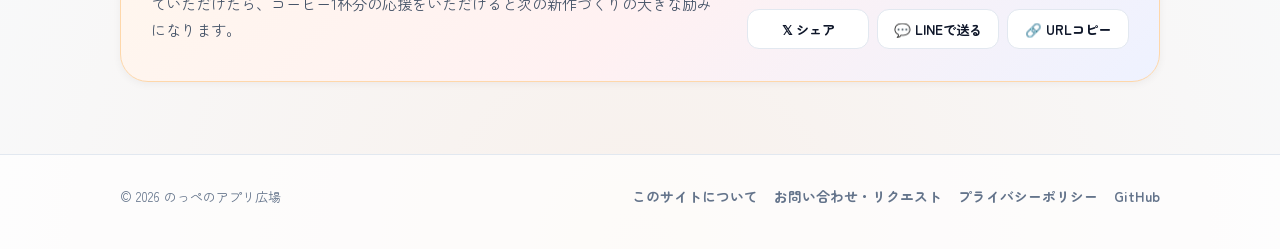
==== commit 5e132a90: "Remove public admin stats page and footer link; keep analytics in authenticated external dashboards" ====
--- a/index.html
+++ b/index.html
@@ -213,7 +213,6 @@
         <a href="./about.html">このサイトについて</a>
         <a href="./contact.html">お問い合わせ・リクエスト</a>
         <a href="./privacy.html">プライバシーポリシー</a>
-        <a href="./stats.html">アクセス状況（管理用）</a>
         <a href="https://github.com/noppe7856" target="_blank" rel="noopener noreferrer">GitHub</a>
       </div>
     </div>
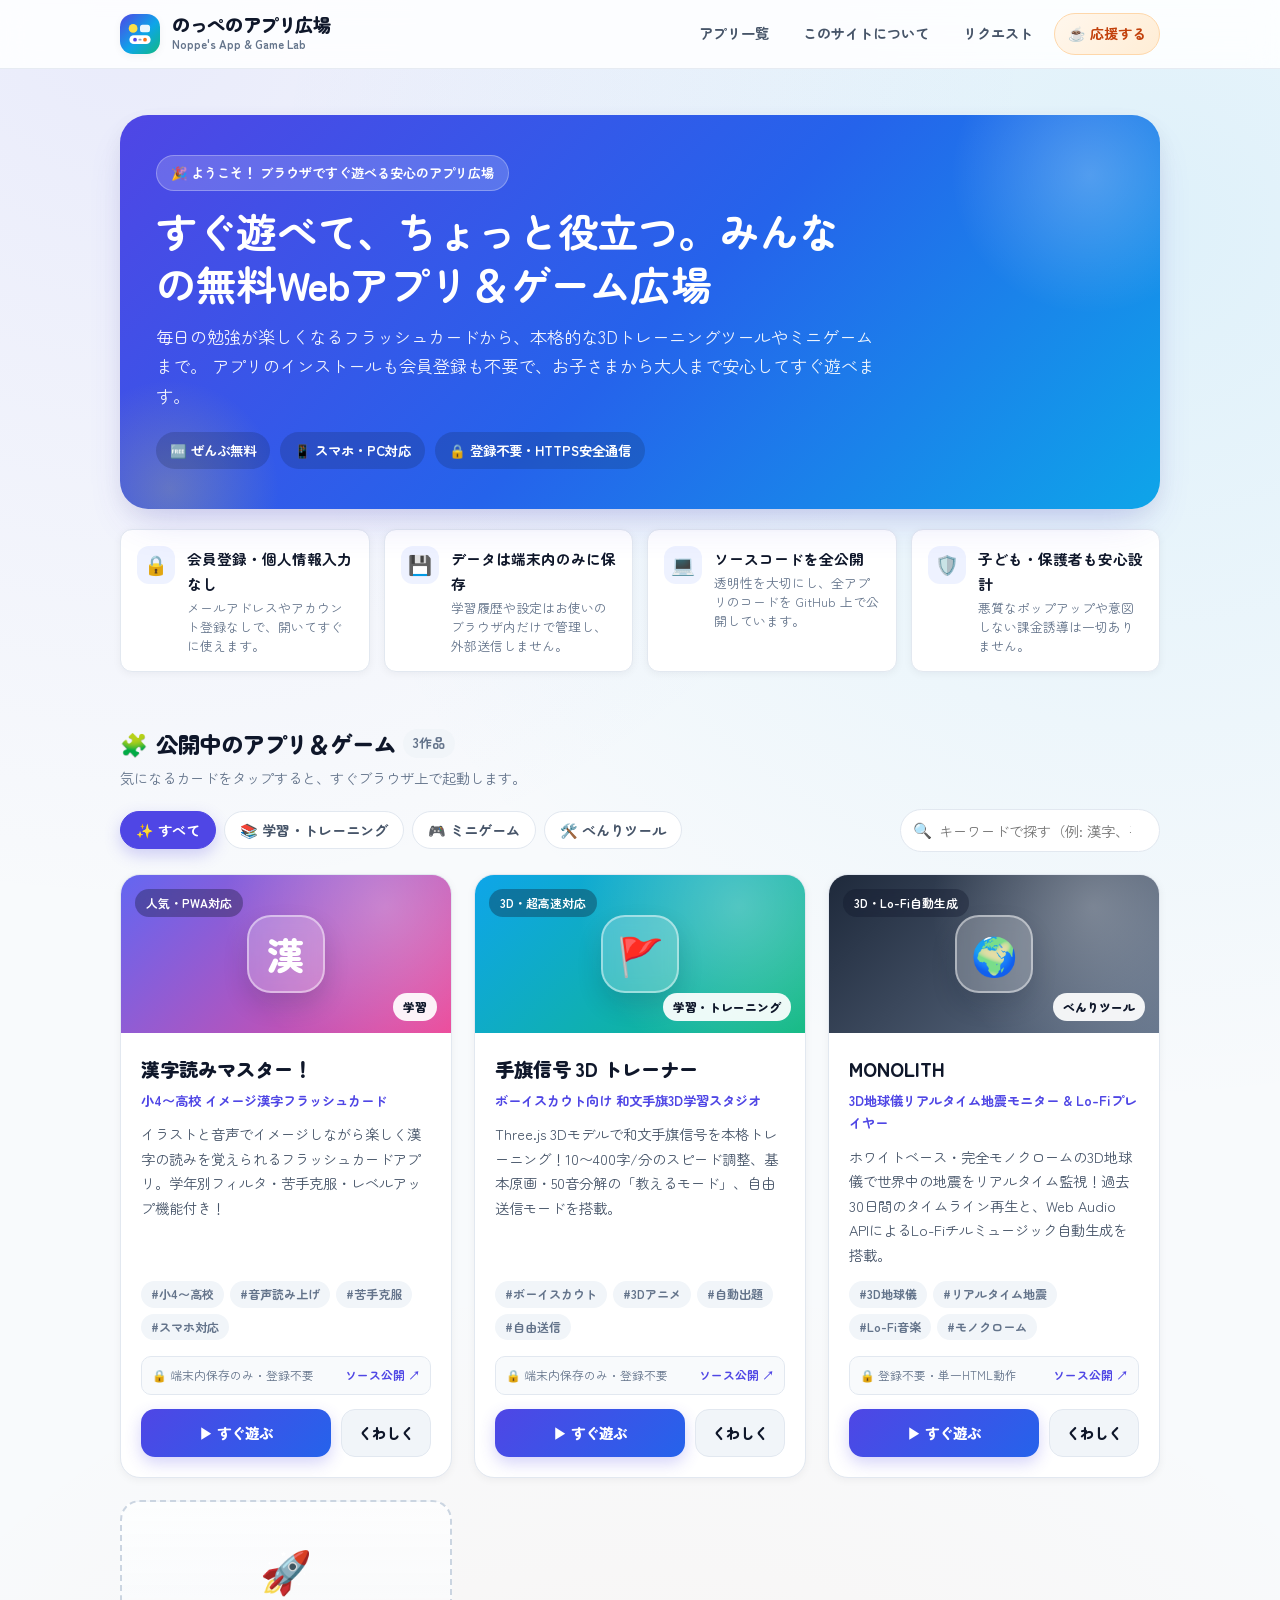
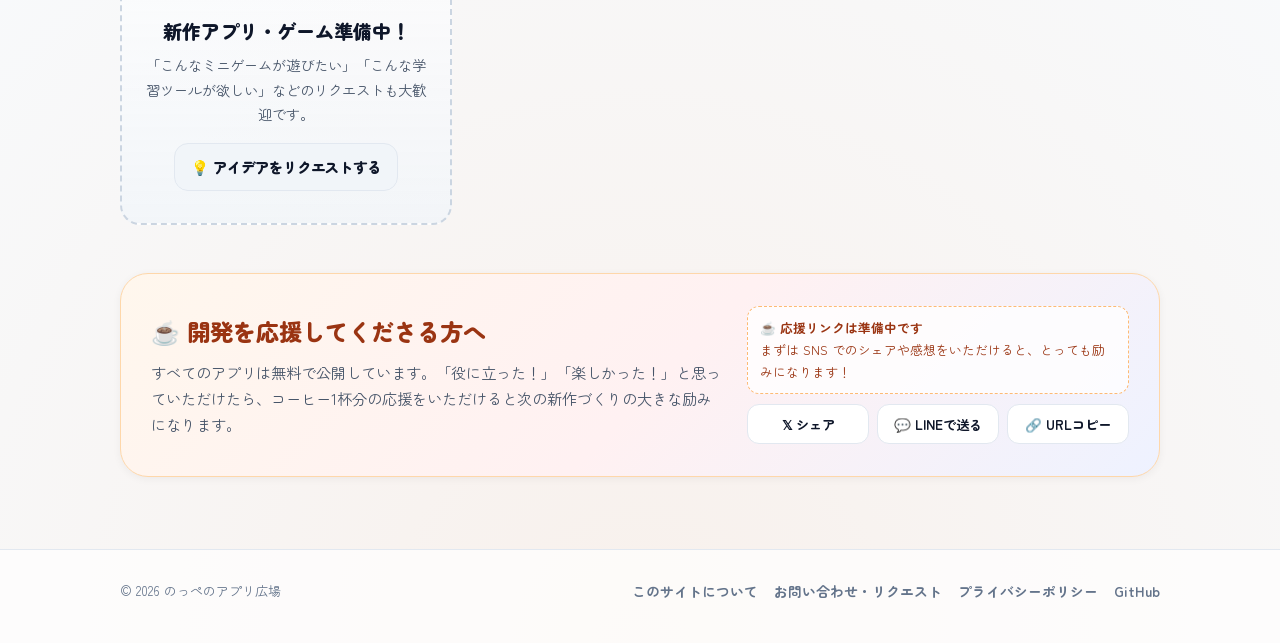
==== commit ad212923: "Add MONOLITH (monolith-quake) to portal catalog, detail page, JSON-LD, and sitemap" ====
--- a/index.html
+++ b/index.html
@@ -64,6 +64,18 @@
               "url": "https://noppe7856.github.io/tebata-trainer/",
               "offers": { "@type": "Offer", "price": "0", "priceCurrency": "JPY" }
             }
+          },
+          {
+            "@type": "ListItem",
+            "position": 3,
+            "item": {
+              "@type": "SoftwareApplication",
+              "name": "MONOLITH",
+              "applicationCategory": "UtilitiesApplication",
+              "operatingSystem": "Web Browser",
+              "url": "https://noppe7856.github.io/monolith-quake/",
+              "offers": { "@type": "Offer", "price": "0", "priceCurrency": "JPY" }
+            }
           }
         ]
       }
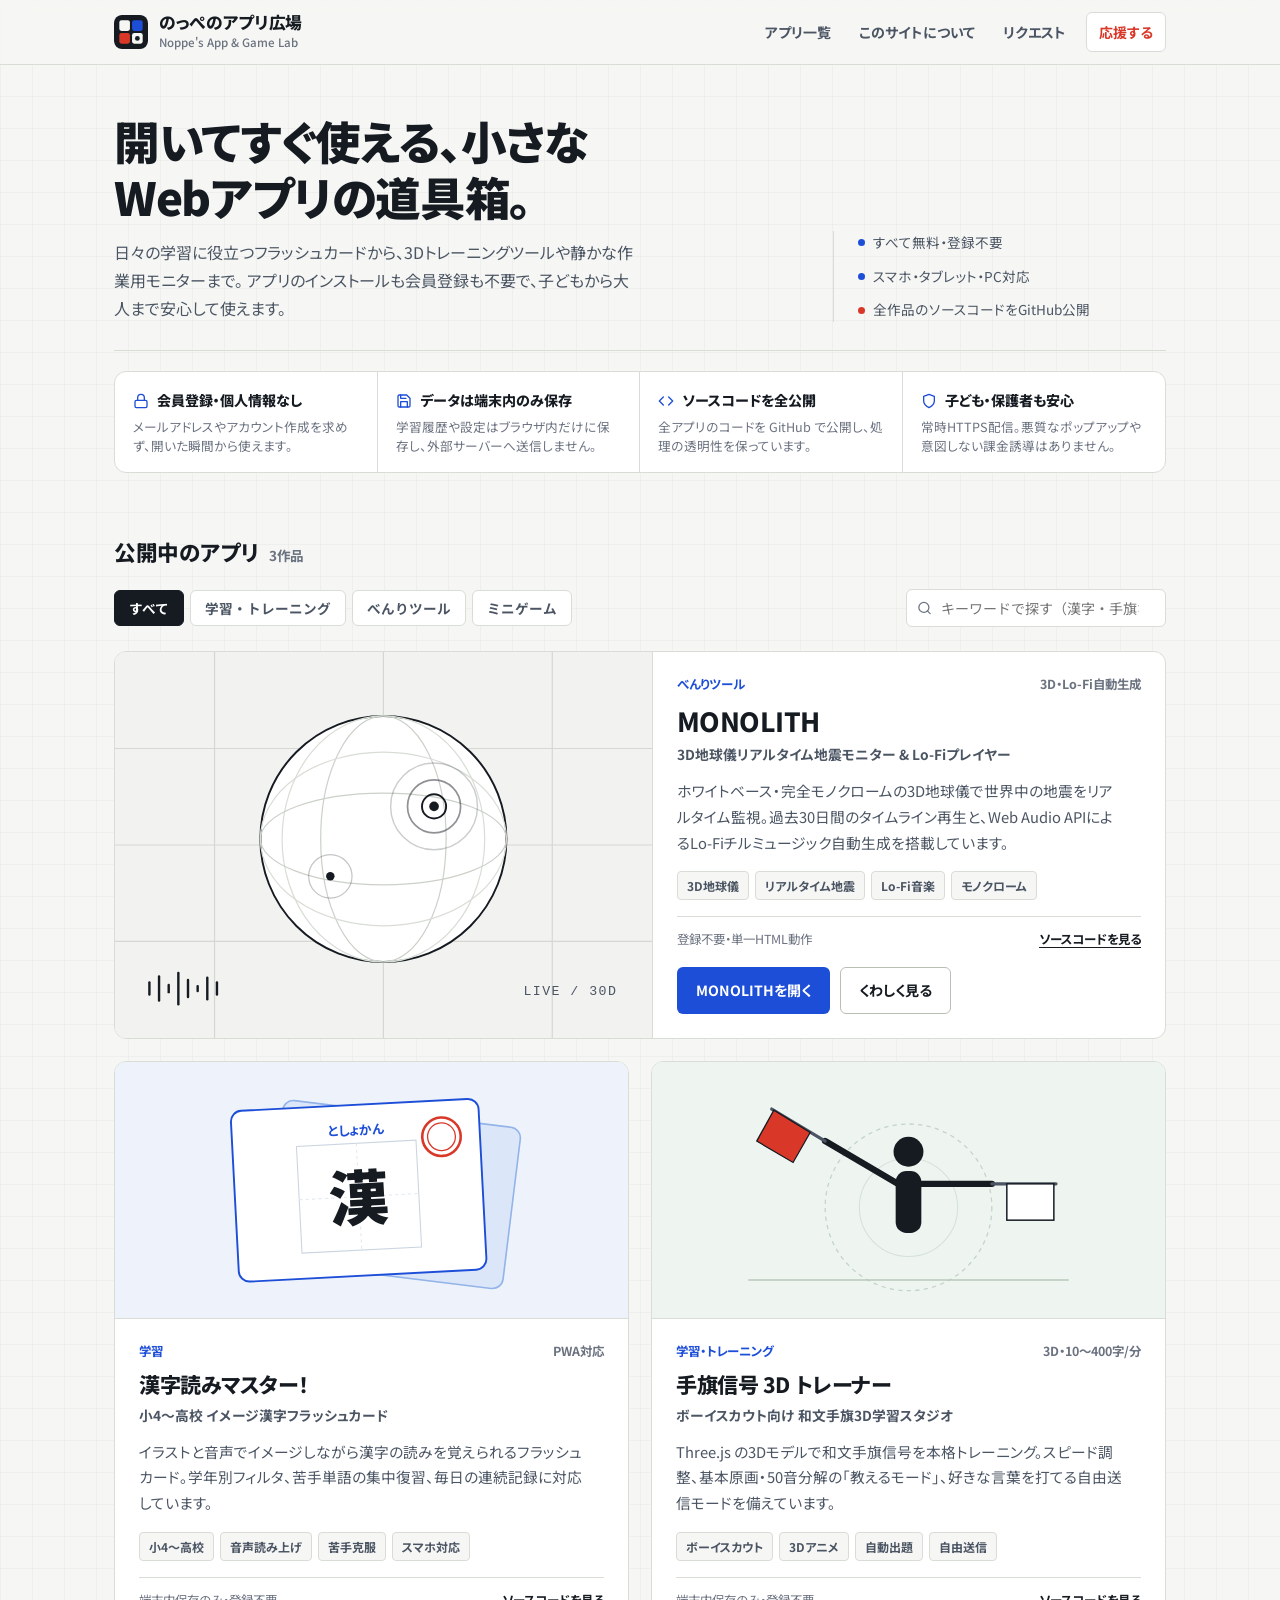
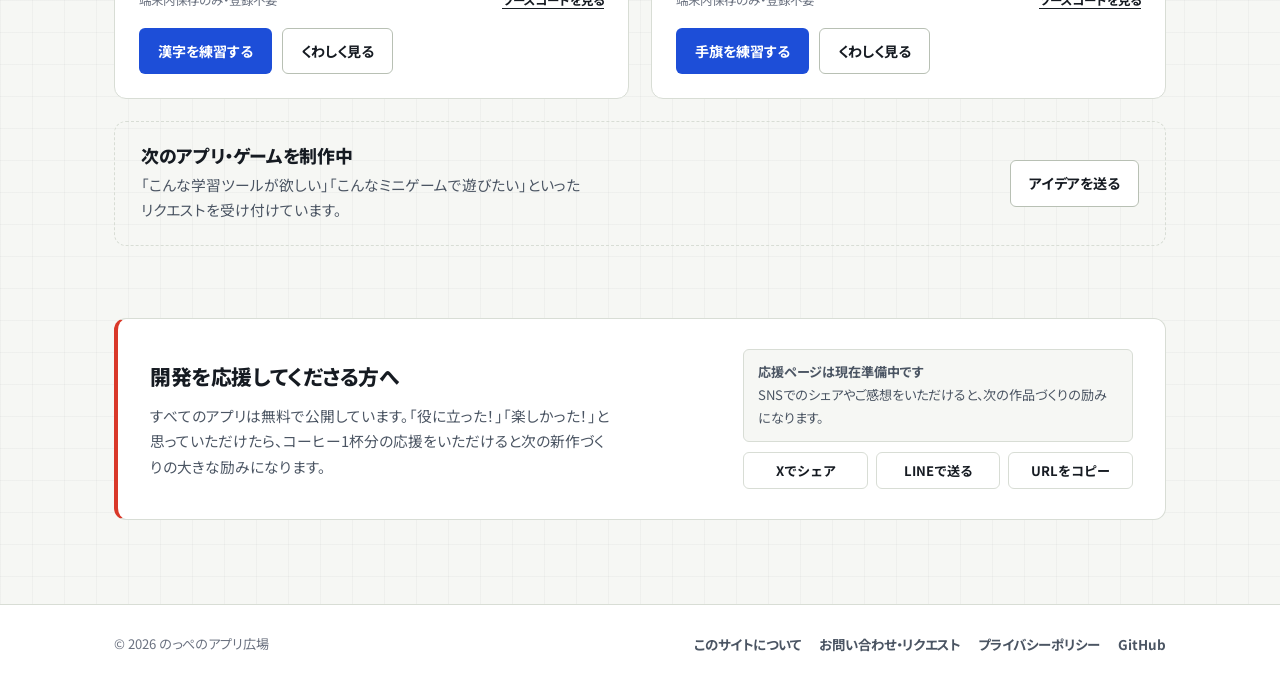
==== commit e470736d: "Redesign portal with editorial craft stationery system and custom SVG app artwork" ====
--- a/index.html
+++ b/index.html
@@ -7,23 +7,23 @@
   <meta name="description" content="インストール不要・会員登録不要・完全無料で安心して使える学習アプリやミニゲームを公開している「のっぺのアプリ広場」です。全アプリのソースコードをGitHubで公開しています。" />
   <link rel="canonical" href="https://noppe7856.github.io/" />
   <link rel="manifest" href="./manifest.json" />
-  <meta name="theme-color" content="#4f46e5" />
+  <meta name="theme-color" content="#f6f7f4" />
   <meta property="og:type" content="website" />
   <meta property="og:site_name" content="のっぺのアプリ広場" />
   <meta property="og:title" content="のっぺのアプリ広場 | 無料Webアプリ＆ミニゲーム集" />
-  <meta property="og:description" content="漢字読みマスターや手旗信号3Dトレーナーなど、登録不要・無料ですぐ遊べる安心のWebアプリ＆ゲームを公開中！" />
+  <meta property="og:description" content="漢字読みマスター・手旗信号3Dトレーナー・MONOLITHなど、登録不要・無料ですぐ使えるWebアプリを公開中。" />
   <meta property="og:url" content="https://noppe7856.github.io/" />
   <meta property="og:image" content="https://noppe7856.github.io/assets/og-image.png" />
   <meta property="og:image:width" content="1200" />
   <meta property="og:image:height" content="630" />
   <meta name="twitter:card" content="summary_large_image" />
   <meta name="twitter:title" content="のっぺのアプリ広場 | 無料Webアプリ＆ミニゲーム集" />
-  <meta name="twitter:description" content="インストール不要・会員登録不要ですぐ遊べる無料Webアプリ＆ミニゲーム集" />
+  <meta name="twitter:description" content="インストール不要・会員登録不要ですぐ使える無料Webアプリ＆ミニゲーム集" />
   <meta name="twitter:image" content="https://noppe7856.github.io/assets/og-image.png" />
   <link rel="icon" type="image/svg+xml" href="./assets/favicon.svg" />
   <link rel="preconnect" href="https://fonts.googleapis.com" />
   <link rel="preconnect" href="https://fonts.gstatic.com" crossorigin />
-  <link href="https://fonts.googleapis.com/css2?family=Zen+Maru+Gothic:wght@500;700;900&display=swap" rel="stylesheet" />
+  <link href="https://fonts.googleapis.com/css2?family=Noto+Sans+JP:wght@500;700;900&display=swap" rel="stylesheet" />
   <link rel="stylesheet" href="./css/styles.css" />
   <script type="application/ld+json">
   {
@@ -97,60 +97,59 @@
         <a href="#apps" class="nav-link">アプリ一覧</a>
         <a href="./about.html" class="nav-link">このサイトについて</a>
         <a href="./contact.html" class="nav-link">リクエスト</a>
-        <a href="#support" class="nav-link support-pill">☕ 応援する</a>
+        <a href="#support" class="nav-link support-pill">応援する</a>
       </nav>
     </div>
   </header>
 
   <main>
-    <!-- Hero -->
+    <!-- Editorial Hero -->
     <section class="hero">
       <div class="container">
-        <div class="hero-card">
-          <div class="hero-content">
-            <div class="hero-eyebrow">🎉 ようこそ！ ブラウザですぐ遊べる安心のアプリ広場</div>
-            <h1 data-site-tagline>すぐ遊べて、ちょっと役立つ。みんなの無料Webアプリ＆ゲーム広場</h1>
-            <p>
-              毎日の勉強が楽しくなるフラッシュカードから、本格的な3Dトレーニングツールやミニゲームまで。
-              アプリのインストールも会員登録も不要で、お子さまから大人まで安心してすぐ遊べます。
+        <div class="hero-grid">
+          <div>
+            <h1>開いてすぐ使える、小さなWebアプリの道具箱。</h1>
+            <p class="hero-lead">
+              日々の学習に役立つフラッシュカードから、3Dトレーニングツールや静かな作業用モニターまで。
+              アプリのインストールも会員登録も不要で、子どもから大人まで安心して使えます。
             </p>
-            <div class="hero-badges">
-              <span class="hero-badge">🆓 ぜんぶ無料</span>
-              <span class="hero-badge">📱 スマホ・PC対応</span>
-              <span class="hero-badge">🔒 登録不要・HTTPS安全通信</span>
-            </div>
-          </div>
-        </div>
-
-        <!-- Trust & Safety Strip -->
-        <div class="trust-strip" aria-label="安心して使える4つの約束">
-          <div class="trust-item">
-            <div class="trust-icon" aria-hidden="true">🔒</div>
-            <div>
-              <strong>会員登録・個人情報入力なし</strong>
-              <span>メールアドレスやアカウント登録なしで、開いてすぐに使えます。</span>
-            </div>
-          </div>
-          <div class="trust-item">
-            <div class="trust-icon" aria-hidden="true">💾</div>
-            <div>
-              <strong>データは端末内のみに保存</strong>
-              <span>学習履歴や設定はお使いのブラウザ内だけで管理し、外部送信しません。</span>
-            </div>
-          </div>
-          <div class="trust-item">
-            <div class="trust-icon" aria-hidden="true">💻</div>
-            <div>
-              <strong>ソースコードを全公開</strong>
-              <span>透明性を大切にし、全アプリのコードを GitHub 上で公開しています。</span>
-            </div>
-          </div>
-          <div class="trust-item">
-            <div class="trust-icon" aria-hidden="true">🛡️</div>
-            <div>
-              <strong>子ども・保護者も安心設計</strong>
-              <span>悪質なポップアップや意図しない課金誘導は一切ありません。</span>
-            </div>
+          </div>
+          <div class="hero-aside" aria-label="サイトの特徴">
+            <div class="hero-meta-line"><span class="hero-dot" aria-hidden="true"></span>すべて無料・登録不要</div>
+            <div class="hero-meta-line"><span class="hero-dot" aria-hidden="true"></span>スマホ・タブレット・PC対応</div>
+            <div class="hero-meta-line"><span class="hero-dot signal" aria-hidden="true"></span>全作品のソースコードをGitHub公開</div>
+          </div>
+        </div>
+
+        <!-- Trust & Safety Band -->
+        <div class="trust-band" aria-label="安心して使える4つの約束">
+          <div class="trust-cell">
+            <div class="trust-cell-head">
+              <svg viewBox="0 0 24 24" fill="none" stroke="currentColor" stroke-width="2" stroke-linecap="round" stroke-linejoin="round" aria-hidden="true"><rect x="3" y="11" width="18" height="11" rx="2"/><path d="M7 11V7a5 5 0 0 1 10 0v4"/></svg>
+              <span>会員登録・個人情報なし</span>
+            </div>
+            <p>メールアドレスやアカウント作成を求めず、開いた瞬間から使えます。</p>
+          </div>
+          <div class="trust-cell">
+            <div class="trust-cell-head">
+              <svg viewBox="0 0 24 24" fill="none" stroke="currentColor" stroke-width="2" stroke-linecap="round" stroke-linejoin="round" aria-hidden="true"><path d="M19 21H5a2 2 0 0 1-2-2V5a2 2 0 0 1 2-2h11l5 5v11a2 2 0 0 1-2 2z"/><polyline points="17 21 17 13 7 13 7 21"/><polyline points="7 3 7 8 15 8"/></svg>
+              <span>データは端末内のみ保存</span>
+            </div>
+            <p>学習履歴や設定はブラウザ内だけに保存し、外部サーバーへ送信しません。</p>
+          </div>
+          <div class="trust-cell">
+            <div class="trust-cell-head">
+              <svg viewBox="0 0 24 24" fill="none" stroke="currentColor" stroke-width="2" stroke-linecap="round" stroke-linejoin="round" aria-hidden="true"><polyline points="16 18 22 12 16 6"/><polyline points="8 6 2 12 8 18"/></svg>
+              <span>ソースコードを全公開</span>
+            </div>
+            <p>全アプリのコードを GitHub で公開し、処理の透明性を保っています。</p>
+          </div>
+          <div class="trust-cell">
+            <div class="trust-cell-head">
+              <svg viewBox="0 0 24 24" fill="none" stroke="currentColor" stroke-width="2" stroke-linecap="round" stroke-linejoin="round" aria-hidden="true"><path d="M12 22s8-4 8-10V5l-8-3-8 3v7c0 6 8 10 8 10z"/></svg>
+              <span>子ども・保護者も安心</span>
+            </div>
+            <p>常時HTTPS配信。悪質なポップアップや意図しない課金誘導はありません。</p>
           </div>
         </div>
       </div>
@@ -160,21 +159,17 @@
     <section class="section" id="apps">
       <div class="container">
         <div class="section-header">
-          <div>
-            <h2 class="section-title">
-              <span>🧩</span>
-              <span>公開中のアプリ＆ゲーム</span>
-              <span id="app-count" class="tag" style="font-size:0.82rem;"></span>
-            </h2>
-            <p class="section-sub">気になるカードをタップすると、すぐブラウザ上で起動します。</p>
-          </div>
+          <h2 class="section-title">
+            <span>公開中のアプリ</span>
+            <span id="app-count" class="count-label"></span>
+          </h2>
         </div>
 
         <div class="toolbar">
           <div class="filter-tabs" id="filter-tabs" role="tablist" aria-label="カテゴリ絞り込み"></div>
           <div class="search-box">
-            <span class="search-icon" aria-hidden="true">🔍</span>
-            <input type="search" id="app-search" placeholder="キーワードで探す（例: 漢字、手旗）" aria-label="アプリを検索" />
+            <svg class="search-icon" viewBox="0 0 24 24" fill="none" stroke="currentColor" stroke-width="2" stroke-linecap="round" stroke-linejoin="round" aria-hidden="true"><circle cx="11" cy="11" r="8"/><line x1="21" y1="21" x2="16.65" y2="16.65"/></svg>
+            <input type="search" id="app-search" placeholder="キーワードで探す（漢字・手旗など）" aria-label="アプリを検索" />
           </div>
         </div>
 
@@ -192,22 +187,22 @@
       <div class="container">
         <div class="support-card">
           <div>
-            <h2>☕ 開発を応援してくださる方へ</h2>
+            <h2>開発を応援してくださる方へ</h2>
             <p data-support-message>
-              すべてのアプリは無料で公開しています。「役に立った！」「楽しかった！」と思っていただけたら、コーヒー1杯分の応援をいただけると次の新作づくりの大きな励みになります。
+              すべてのアプリは無料で公開しています。「役に立った」「楽しかった」と思っていただけたら、応援やシェアをいただけると次の新作づくりの大きな励みになります。
             </p>
           </div>
           <div class="support-actions">
             <div id="support-action-area"></div>
             <div class="share-row">
-              <button type="button" class="share-btn" data-share="x" data-share-text="インストール不要ですぐ遊べる無料Webアプリ＆ゲーム広場！">
-                𝕏 シェア
+              <button type="button" class="share-btn" data-share="x" data-share-text="インストール不要ですぐ使える無料Webアプリ＆ミニゲーム集「のっぺのアプリ広場」">
+                Xでシェア
               </button>
               <button type="button" class="share-btn" data-share="line">
-                💬 LINEで送る
+                LINEで送る
               </button>
               <button type="button" class="share-btn" data-share="copy">
-                🔗 URLコピー
+                URLをコピー
               </button>
             </div>
           </div>
--- a/css/styles.css
+++ b/css/styles.css
@@ -1,23 +1,21 @@
 :root {
-  --bg: #f8fafc;
-  --bg-warm: #fffdf8;
+  --paper: #f6f7f4;
   --surface: #ffffff;
-  --surface-soft: #f1f5f9;
-  --text: #0f172a;
-  --text-muted: #475569;
-  --text-subtle: #64748b;
-  --border: #e2e8f0;
-  --primary: #4f46e5;
-  --primary-hover: #4338ca;
-  --secondary: #0ea5e9;
-  --accent: #f97316;
-  --emerald: #10b981;
-  --radius-sm: 12px;
-  --radius-md: 20px;
-  --radius-lg: 28px;
-  --shadow-sm: 0 2px 8px rgba(15, 23, 42, 0.05);
-  --shadow-md: 0 10px 30px -10px rgba(79, 70, 229, 0.16), 0 4px 12px rgba(15, 23, 42, 0.05);
-  --shadow-lg: 0 20px 45px -16px rgba(79, 70, 229, 0.24), 0 8px 20px rgba(15, 23, 42, 0.06);
+  --surface-tint: #eef0eb;
+  --ink: #161b22;
+  --ink-muted: #4b5563;
+  --ink-subtle: #6b7280;
+  --line: #d8ddd5;
+  --line-strong: #b8c0b4;
+  --cobalt: #1d4ed8;
+  --cobalt-hover: #1e40af;
+  --cobalt-soft: #eff6ff;
+  --signal: #d93829;
+  --signal-soft: #fef2f2;
+  --focus: #1d4ed8;
+  --radius-sm: 6px;
+  --radius-md: 12px;
+  --radius-lg: 18px;
 }
 
 *,
@@ -32,15 +30,16 @@
 
 body {
   margin: 0;
-  font-family: "Zen Maru Gothic", "Hiragino Maru Gothic ProN", "Hiragino Kaku Gothic ProN", "Yu Gothic", Meiryo, sans-serif;
-  color: var(--text);
-  background:
-    radial-gradient(circle at 10% 0%, rgba(99, 102, 241, 0.1), transparent 36%),
-    radial-gradient(circle at 90% 10%, rgba(14, 165, 233, 0.11), transparent 38%),
-    radial-gradient(circle at 50% 100%, rgba(249, 115, 22, 0.07), transparent 42%),
-    var(--bg);
+  font-family: "Noto Sans JP", "Hiragino Kaku Gothic ProN", "Yu Gothic", Meiryo, sans-serif;
+  font-feature-settings: "palt" 1;
+  color: var(--ink);
+  background-color: var(--paper);
+  background-image:
+    linear-gradient(to right, rgba(22, 27, 34, 0.03) 1px, transparent 1px),
+    linear-gradient(to bottom, rgba(22, 27, 34, 0.03) 1px, transparent 1px);
+  background-size: 32px 32px;
   min-height: 100vh;
-  line-height: 1.7;
+  line-height: 1.75;
   -webkit-font-smoothing: antialiased;
 }
 
@@ -49,11 +48,18 @@
   text-decoration: none;
 }
 
+a:focus-visible,
+button:focus-visible,
+input:focus-visible {
+  outline: 2px solid var(--focus);
+  outline-offset: 2px;
+}
+
 .container {
   width: 100%;
-  max-width: 1080px;
+  max-width: 1100px;
   margin: 0 auto;
-  padding: 0 20px;
+  padding: 0 24px;
 }
 
 /* Header */
@@ -61,10 +67,10 @@
   position: sticky;
   top: 0;
   z-index: 40;
-  background: rgba(255, 255, 255, 0.86);
-  backdrop-filter: blur(14px);
-  -webkit-backdrop-filter: blur(14px);
-  border-bottom: 1px solid rgba(226, 232, 240, 0.85);
+  background: rgba(246, 247, 244, 0.92);
+  backdrop-filter: blur(10px);
+  -webkit-backdrop-filter: blur(10px);
+  border-bottom: 1px solid var(--line);
 }
 
 .header-inner {
@@ -72,25 +78,24 @@
   align-items: center;
   justify-content: space-between;
   gap: 16px;
-  min-height: 68px;
+  min-height: 64px;
 }
 
 .brand-link {
   display: inline-flex;
   align-items: center;
-  gap: 12px;
+  gap: 11px;
 }
 
 .brand-logo {
-  width: 40px;
-  height: 40px;
-  border-radius: 13px;
-  box-shadow: var(--shadow-sm);
+  width: 34px;
+  height: 34px;
+  border-radius: 8px;
   flex-shrink: 0;
 }
 
 .brand-name {
-  font-size: 1.15rem;
+  font-size: 1.05rem;
   font-weight: 800;
   letter-spacing: -0.02em;
   line-height: 1.2;
@@ -98,138 +103,154 @@
 
 .brand-sub {
   font-size: 0.72rem;
-  color: var(--text-subtle);
-  font-weight: 700;
+  color: var(--ink-subtle);
+  font-weight: 500;
 }
 
 .header-nav {
   display: flex;
   align-items: center;
+  gap: 4px;
+  flex-wrap: wrap;
+}
+
+.nav-link {
+  padding: 7px 12px;
+  border-radius: var(--radius-sm);
+  font-size: 0.875rem;
+  font-weight: 700;
+  color: var(--ink-muted);
+  transition: background-color 0.15s ease, color 0.15s ease;
+}
+
+.nav-link:hover {
+  background: var(--surface-tint);
+  color: var(--ink);
+}
+
+.nav-link.support-pill {
+  margin-left: 4px;
+  background: var(--surface);
+  color: var(--signal);
+  border: 1px solid var(--line);
+}
+
+.nav-link.support-pill:hover {
+  border-color: var(--signal);
+  background: var(--signal-soft);
+}
+
+/* Hero (Editorial, quiet, grounded) */
+.hero {
+  padding: 48px 0 24px;
+}
+
+.hero-grid {
+  display: grid;
+  grid-template-columns: minmax(0, 1.35fr) minmax(0, 0.65fr);
+  gap: 28px;
+  align-items: end;
+  padding-bottom: 28px;
+  border-bottom: 1px solid var(--line);
+}
+
+.hero h1 {
+  margin: 0 0 14px;
+  font-size: clamp(1.85rem, 4.2vw, 2.85rem);
+  font-weight: 900;
+  line-height: 1.22;
+  letter-spacing: -0.03em;
+  max-width: 18ch;
+}
+
+.hero-lead {
+  margin: 0;
+  font-size: 1rem;
+  color: var(--ink-muted);
+  max-width: 58ch;
+}
+
+.hero-aside {
+  display: flex;
+  flex-direction: column;
+  align-items: flex-start;
+  gap: 10px;
+  padding-left: 24px;
+  border-left: 1px solid var(--line);
+}
+
+.hero-meta-line {
+  font-size: 0.85rem;
+  color: var(--ink-muted);
+  display: flex;
+  align-items: center;
   gap: 8px;
-  flex-wrap: wrap;
-}
-
-.nav-link {
-  padding: 8px 13px;
-  border-radius: 999px;
+}
+
+.hero-dot {
+  width: 7px;
+  height: 7px;
+  border-radius: 50%;
+  background: var(--cobalt);
+  flex-shrink: 0;
+}
+
+.hero-dot.signal {
+  background: var(--signal);
+}
+
+/* Trust Strip: single disciplined ruled band instead of 4 heavy cards */
+.trust-band {
+  display: grid;
+  grid-template-columns: repeat(4, minmax(0, 1fr));
+  margin-top: 20px;
+  background: var(--surface);
+  border: 1px solid var(--line);
+  border-radius: var(--radius-md);
+  overflow: hidden;
+}
+
+.trust-cell {
+  padding: 16px 18px;
+  border-right: 1px solid var(--line);
+}
+
+.trust-cell:last-child {
+  border-right: none;
+}
+
+.trust-cell-head {
+  display: flex;
+  align-items: center;
+  gap: 8px;
+  margin-bottom: 4px;
   font-size: 0.88rem;
-  font-weight: 700;
-  color: var(--text-muted);
-  transition: background 0.18s ease, color 0.18s ease, transform 0.18s ease;
-}
-
-.nav-link:hover {
-  background: var(--surface-soft);
-  color: var(--primary);
-}
-
-.nav-link.support-pill {
-  background: linear-gradient(135deg, #fff7ed, #ffedd5);
-  color: #c2410c;
-  border: 1px solid #fed7aa;
-}
-
-.nav-link.support-pill:hover {
-  transform: translateY(-1px);
-  box-shadow: 0 4px 12px rgba(249, 115, 22, 0.18);
-}
-
-/* Hero */
-.hero {
-  padding: 46px 0 28px;
-}
-
-.hero-card {
-  position: relative;
-  overflow: hidden;
-  border-radius: var(--radius-lg);
-  padding: 40px 36px;
-  background: linear-gradient(135deg, #4f46e5 0%, #2563eb 52%, #0ea5e9 100%);
-  color: #ffffff;
-  box-shadow: var(--shadow-lg);
-}
-
-.hero-card::before,
-.hero-card::after {
-  content: "";
-  position: absolute;
-  border-radius: 999px;
-  pointer-events: none;
-}
-
-.hero-card::before {
-  width: 280px;
-  height: 280px;
-  right: -70px;
-  top: -80px;
-  background: radial-gradient(circle, rgba(255, 255, 255, 0.24), transparent 70%);
-}
-
-.hero-card::after {
-  width: 220px;
-  height: 220px;
-  left: -60px;
-  bottom: -90px;
-  background: radial-gradient(circle, rgba(253, 224, 71, 0.22), transparent 70%);
-}
-
-.hero-content {
-  position: relative;
-  z-index: 1;
-  max-width: 720px;
-}
-
-.hero-eyebrow {
-  display: inline-flex;
-  align-items: center;
-  gap: 8px;
-  padding: 6px 14px;
-  border-radius: 999px;
-  background: rgba(255, 255, 255, 0.18);
-  border: 1px solid rgba(255, 255, 255, 0.28);
-  font-size: 0.82rem;
-  font-weight: 700;
-  margin-bottom: 14px;
-}
-
-.hero h1 {
-  margin: 0 0 12px;
-  font-size: clamp(1.7rem, 3.8vw, 2.55rem);
-  line-height: 1.28;
-  letter-spacing: -0.02em;
-}
-
-.hero p {
-  margin: 0 0 22px;
-  font-size: clamp(0.95rem, 1.8vw, 1.08rem);
-  color: rgba(255, 255, 255, 0.92);
-}
-
-.hero-badges {
-  display: flex;
-  flex-wrap: wrap;
-  gap: 10px;
-}
-
-.hero-badge {
-  display: inline-flex;
-  align-items: center;
-  gap: 6px;
-  padding: 7px 14px;
-  border-radius: 999px;
-  background: rgba(15, 23, 42, 0.18);
-  font-size: 0.84rem;
-  font-weight: 700;
+  font-weight: 800;
+  color: var(--ink);
+}
+
+.trust-cell-head svg {
+  width: 16px;
+  height: 16px;
+  color: var(--cobalt);
+  flex-shrink: 0;
+}
+
+.trust-cell p {
+  margin: 0;
+  font-size: 0.79rem;
+  color: var(--ink-subtle);
+  line-height: 1.55;
 }
 
 /* Section & Controls */
 .section {
-  padding: 24px 0;
+  padding: 36px 0;
 }
 
 .section-header {
   display: flex;
-  align-items: flex-end;
+  align-items: baseline;
   justify-content: space-between;
   gap: 16px;
   flex-wrap: wrap;
@@ -238,18 +259,18 @@
 
 .section-title {
   margin: 0;
-  font-size: 1.4rem;
+  font-size: 1.35rem;
   font-weight: 800;
-  letter-spacing: -0.01em;
-  display: flex;
-  align-items: center;
-  gap: 8px;
-}
-
-.section-sub {
-  margin: 4px 0 0;
-  font-size: 0.9rem;
-  color: var(--text-subtle);
+  letter-spacing: -0.02em;
+  display: inline-flex;
+  align-items: baseline;
+  gap: 10px;
+}
+
+.count-label {
+  font-size: 0.85rem;
+  font-weight: 700;
+  color: var(--ink-subtle);
 }
 
 .toolbar {
@@ -258,39 +279,38 @@
   justify-content: space-between;
   gap: 14px;
   flex-wrap: wrap;
-  margin-bottom: 22px;
+  margin-bottom: 24px;
 }
 
 .filter-tabs {
   display: flex;
   align-items: center;
-  gap: 8px;
+  gap: 6px;
   flex-wrap: wrap;
 }
 
 .filter-btn {
-  border: 1px solid var(--border);
-  background: var(--surface);
-  color: var(--text-muted);
-  padding: 8px 15px;
-  border-radius: 999px;
+  border: 1px solid var(--line);
+  background: var(--surface);
+  color: var(--ink-muted);
+  padding: 7px 14px;
+  border-radius: var(--radius-sm);
   font-family: inherit;
-  font-size: 0.88rem;
+  font-size: 0.85rem;
   font-weight: 700;
   cursor: pointer;
-  transition: all 0.18s ease;
+  transition: background-color 0.15s ease, border-color 0.15s ease, color 0.15s ease;
 }
 
 .filter-btn:hover {
-  border-color: #c7d2fe;
-  color: var(--primary);
+  border-color: var(--line-strong);
+  color: var(--ink);
 }
 
 .filter-btn.active {
-  background: var(--primary);
+  background: var(--ink);
   color: #ffffff;
-  border-color: var(--primary);
-  box-shadow: 0 6px 16px rgba(79, 70, 229, 0.25);
+  border-color: var(--ink);
 }
 
 .search-box {
@@ -301,35 +321,35 @@
 
 .search-box input {
   width: 100%;
-  padding: 10px 14px 10px 38px;
-  border-radius: 999px;
-  border: 1px solid var(--border);
+  padding: 8px 12px 8px 34px;
+  border-radius: var(--radius-sm);
+  border: 1px solid var(--line);
   background: var(--surface);
   font-family: inherit;
-  font-size: 0.9rem;
-  color: var(--text);
-  outline: none;
-  transition: border-color 0.18s ease, box-shadow 0.18s ease;
+  font-size: 0.875rem;
+  color: var(--ink);
+  transition: border-color 0.15s ease;
 }
 
 .search-box input:focus {
-  border-color: var(--primary);
-  box-shadow: 0 0 0 3px rgba(79, 70, 229, 0.14);
+  border-color: var(--cobalt);
 }
 
 .search-icon {
   position: absolute;
-  left: 13px;
+  left: 11px;
   top: 50%;
   transform: translateY(-50%);
-  font-size: 0.95rem;
+  width: 15px;
+  height: 15px;
+  color: var(--ink-subtle);
   pointer-events: none;
 }
 
-/* App Cards Grid */
+/* Catalog Grid: editorial rhythm (1st item featured wide on desktop when showing all) */
 .apps-grid {
   display: grid;
-  grid-template-columns: repeat(auto-fill, minmax(300px, 1fr));
+  grid-template-columns: repeat(2, minmax(0, 1fr));
   gap: 22px;
 }
 
@@ -337,107 +357,91 @@
   display: flex;
   flex-direction: column;
   background: var(--surface);
-  border: 1px solid var(--border);
+  border: 1px solid var(--line);
   border-radius: var(--radius-md);
   overflow: hidden;
-  box-shadow: var(--shadow-sm);
-  transition: transform 0.22s ease, box-shadow 0.22s ease, border-color 0.22s ease;
+  transition: border-color 0.18s ease, box-shadow 0.18s ease;
 }
 
 .app-card:hover {
-  transform: translateY(-5px);
-  box-shadow: var(--shadow-md);
-  border-color: #cbd5e1;
-}
-
-.app-thumb {
+  border-color: var(--ink);
+  box-shadow: 0 8px 24px -12px rgba(22, 27, 34, 0.18);
+}
+
+.app-card.is-featured {
+  grid-column: 1 / -1;
+  display: grid;
+  grid-template-columns: minmax(0, 1.05fr) minmax(0, 1fr);
+}
+
+.app-art {
   position: relative;
-  height: 158px;
-  padding: 20px;
-  display: flex;
-  align-items: center;
-  justify-content: center;
-  color: #ffffff;
+  display: block;
+  min-height: 210px;
+  background: var(--surface-tint);
+  border-bottom: 1px solid var(--line);
   overflow: hidden;
 }
 
-.app-thumb::after {
-  content: "";
-  position: absolute;
-  inset: 0;
-  background: radial-gradient(circle at 80% 20%, rgba(255, 255, 255, 0.28), transparent 55%);
-  pointer-events: none;
-}
-
-.app-thumb-icon {
-  position: relative;
-  z-index: 1;
-  width: 78px;
-  height: 78px;
-  border-radius: 24px;
-  background: rgba(255, 255, 255, 0.22);
-  border: 2px solid rgba(255, 255, 255, 0.45);
-  backdrop-filter: blur(8px);
-  display: flex;
-  align-items: center;
-  justify-content: center;
-  font-size: 2.35rem;
-  font-weight: 900;
-  box-shadow: 0 12px 24px rgba(15, 23, 42, 0.16);
-}
-
-.app-badge {
-  position: absolute;
-  top: 14px;
-  left: 14px;
-  z-index: 2;
-  padding: 4px 11px;
-  border-radius: 999px;
-  background: rgba(15, 23, 42, 0.34);
-  backdrop-filter: blur(6px);
-  font-size: 0.75rem;
-  font-weight: 700;
-  color: #ffffff;
-}
-
-.app-category-chip {
-  position: absolute;
-  bottom: 12px;
-  right: 14px;
-  z-index: 2;
-  padding: 4px 10px;
-  border-radius: 999px;
-  background: rgba(255, 255, 255, 0.92);
-  color: var(--text);
-  font-size: 0.74rem;
-  font-weight: 800;
+.app-card.is-featured .app-art {
+  min-height: 290px;
+  border-bottom: none;
+  border-right: 1px solid var(--line);
+}
+
+.app-art svg {
+  display: block;
+  width: 100%;
+  height: 100%;
 }
 
 .app-body {
-  padding: 20px;
+  padding: 22px 24px 24px;
   display: flex;
   flex-direction: column;
   flex: 1;
 }
 
+.app-meta-row {
+  display: flex;
+  align-items: center;
+  justify-content: space-between;
+  gap: 10px;
+  margin-bottom: 8px;
+  font-size: 0.78rem;
+  font-weight: 700;
+  color: var(--ink-subtle);
+}
+
+.app-category-label {
+  color: var(--cobalt);
+}
+
 .app-title {
   margin: 0 0 4px;
-  font-size: 1.2rem;
+  font-size: 1.32rem;
   font-weight: 800;
+  letter-spacing: -0.02em;
+  line-height: 1.3;
+}
+
+.app-card.is-featured .app-title {
+  font-size: 1.65rem;
 }
 
 .app-subtitle {
-  margin: 0 0 10px;
-  font-size: 0.83rem;
-  font-weight: 700;
-  color: var(--primary);
+  margin: 0 0 12px;
+  font-size: 0.86rem;
+  font-weight: 700;
+  color: var(--ink-muted);
 }
 
 .app-desc {
-  margin: 0 0 14px;
-  font-size: 0.9rem;
-  color: var(--text-muted);
+  margin: 0 0 16px;
+  font-size: 0.92rem;
+  color: var(--ink-muted);
   flex: 1;
+  max-width: 56ch;
 }
 
 .tag-list {
@@ -448,100 +452,116 @@
 }
 
 .tag {
-  padding: 3px 10px;
-  border-radius: 999px;
-  background: var(--surface-soft);
-  color: var(--text-subtle);
-  font-size: 0.76rem;
-  font-weight: 700;
+  padding: 3px 9px;
+  border-radius: 4px;
+  background: var(--paper);
+  border: 1px solid var(--line);
+  color: var(--ink-muted);
+  font-size: 0.75rem;
+  font-weight: 700;
+}
+
+.app-trust-meta {
+  display: flex;
+  align-items: center;
+  justify-content: space-between;
+  gap: 10px;
+  flex-wrap: wrap;
+  padding-top: 12px;
+  margin-bottom: 16px;
+  border-top: 1px solid var(--line);
+  font-size: 0.78rem;
+  color: var(--ink-subtle);
+}
+
+.app-trust-meta a {
+  color: var(--ink);
+  font-weight: 700;
+  text-decoration: underline;
+  text-underline-offset: 3px;
+}
+
+.app-trust-meta a:hover {
+  color: var(--cobalt);
 }
 
 .app-actions {
-  display: grid;
-  grid-template-columns: 1fr auto;
+  display: flex;
+  align-items: center;
   gap: 10px;
-}
-
+  flex-wrap: wrap;
+}
+
+/* Buttons */
 .btn {
   display: inline-flex;
   align-items: center;
   justify-content: center;
   gap: 7px;
-  padding: 11px 16px;
-  border-radius: 14px;
+  padding: 10px 18px;
+  border-radius: var(--radius-sm);
   font-family: inherit;
-  font-size: 0.9rem;
-  font-weight: 800;
-  border: none;
+  font-size: 0.88rem;
+  font-weight: 700;
+  border: 1px solid transparent;
   cursor: pointer;
-  transition: transform 0.16s ease, box-shadow 0.16s ease, background 0.16s ease;
-}
-
-.btn:active {
-  transform: scale(0.98);
+  transition: background-color 0.15s ease, border-color 0.15s ease, color 0.15s ease;
 }
 
 .btn-primary {
-  background: linear-gradient(135deg, #4f46e5, #2563eb);
+  background: var(--cobalt);
   color: #ffffff;
-  box-shadow: 0 6px 16px rgba(79, 70, 229, 0.24);
 }
 
 .btn-primary:hover {
-  transform: translateY(-1px);
-  box-shadow: 0 10px 22px rgba(79, 70, 229, 0.3);
+  background: var(--cobalt-hover);
 }
 
 .btn-secondary {
-  background: var(--surface-soft);
-  color: var(--text);
-  border: 1px solid var(--border);
+  background: var(--surface);
+  color: var(--ink);
+  border-color: var(--line-strong);
 }
 
 .btn-secondary:hover {
-  background: #e2e8f0;
+  background: var(--surface-tint);
+  border-color: var(--ink);
 }
 
 .btn-support {
-  background: linear-gradient(135deg, #f97316, #ec4899);
+  background: var(--signal);
   color: #ffffff;
-  box-shadow: 0 8px 20px rgba(249, 115, 22, 0.28);
 }
 
 .btn-support:hover {
-  transform: translateY(-2px);
-  box-shadow: 0 12px 24px rgba(249, 115, 22, 0.35);
-}
-
-/* Coming Soon Card */
+  background: #b92c1f;
+}
+
+/* Request Card */
 .app-card.coming-soon {
-  border: 2px dashed #cbd5e1;
-  background: linear-gradient(180deg, rgba(255, 255, 255, 0.72), rgba(241, 245, 249, 0.82));
-  justify-content: center;
-  align-items: center;
-  text-align: center;
-  padding: 32px 24px;
+  grid-column: 1 / -1;
+  border-style: dashed;
+  background: transparent;
+  flex-direction: row;
+  align-items: center;
+  justify-content: space-between;
+  gap: 20px;
+  padding: 22px 26px;
+}
+
+.app-card.coming-soon:hover {
+  background: var(--surface);
   box-shadow: none;
-}
-
-.app-card.coming-soon:hover {
-  transform: translateY(-2px);
-  border-color: #94a3b8;
-}
-
-.coming-emoji {
-  font-size: 2.6rem;
-  margin-bottom: 10px;
 }
 
 /* Ad Slot (Hidden unless AdSense is enabled in site-config.js) */
 .ad-slot-wrapper {
   display: none;
-  margin: 26px 0;
+  margin: 28px 0;
   padding: 14px;
   border-radius: var(--radius-md);
   background: var(--surface);
-  border: 1px solid var(--border);
+  border: 1px solid var(--line);
   text-align: center;
 }
 
@@ -551,35 +571,35 @@
 
 .ad-label {
   font-size: 0.72rem;
-  color: var(--text-subtle);
-  letter-spacing: 0.08em;
+  color: var(--ink-subtle);
   margin-bottom: 8px;
 }
 
-/* Support Banner */
+/* Support Band */
 .support-card {
-  border-radius: var(--radius-lg);
-  padding: 32px 30px;
-  background: linear-gradient(135deg, #fff7ed 0%, #fff1f2 52%, #eef2ff 100%);
-  border: 1px solid #fed7aa;
-  box-shadow: var(--shadow-sm);
+  border-radius: var(--radius-md);
+  padding: 30px 32px;
+  background: var(--surface);
+  border: 1px solid var(--line);
+  border-left: 4px solid var(--signal);
   display: grid;
-  grid-template-columns: 1.5fr 1fr;
-  gap: 24px;
+  grid-template-columns: minmax(0, 1.45fr) minmax(0, 1fr);
+  gap: 28px;
   align-items: center;
 }
 
 .support-card h2 {
   margin: 0 0 8px;
-  font-size: 1.45rem;
+  font-size: 1.3rem;
   font-weight: 800;
-  color: #9a3412;
+  letter-spacing: -0.02em;
 }
 
 .support-card p {
   margin: 0;
-  color: var(--text-muted);
-  font-size: 0.95rem;
+  color: var(--ink-muted);
+  font-size: 0.92rem;
+  max-width: 58ch;
 }
 
 .support-actions {
@@ -589,12 +609,12 @@
 }
 
 .support-status-note {
-  font-size: 0.8rem;
-  color: #9a3412;
-  background: rgba(255, 255, 255, 0.78);
-  border: 1px dashed #fdba74;
-  border-radius: 12px;
-  padding: 10px 12px;
+  font-size: 0.82rem;
+  color: var(--ink-muted);
+  background: var(--paper);
+  border: 1px solid var(--line);
+  border-radius: var(--radius-sm);
+  padding: 11px 14px;
 }
 
 .share-row {
@@ -605,26 +625,26 @@
 
 .share-btn {
   flex: 1;
-  min-width: 110px;
-  padding: 9px 12px;
-  border-radius: 12px;
-  border: 1px solid var(--border);
+  min-width: 96px;
+  padding: 8px 12px;
+  border-radius: var(--radius-sm);
+  border: 1px solid var(--line);
   background: var(--surface);
   font-family: inherit;
-  font-size: 0.84rem;
-  font-weight: 700;
-  color: var(--text);
+  font-size: 0.82rem;
+  font-weight: 700;
+  color: var(--ink);
   cursor: pointer;
   display: inline-flex;
   align-items: center;
   justify-content: center;
-  gap: 6px;
-  transition: background 0.16s ease, transform 0.16s ease;
+  gap: 5px;
+  transition: background-color 0.15s ease, border-color 0.15s ease;
 }
 
 .share-btn:hover {
-  background: var(--surface-soft);
-  transform: translateY(-1px);
+  background: var(--surface-tint);
+  border-color: var(--line-strong);
 }
 
 /* Detail & Article Pages */
@@ -632,41 +652,44 @@
   display: flex;
   align-items: center;
   gap: 8px;
-  font-size: 0.85rem;
-  color: var(--text-subtle);
-  margin: 22px 0 14px;
+  font-size: 0.84rem;
+  color: var(--ink-subtle);
+  margin: 24px 0 14px;
 }
 
 .breadcrumb a:hover {
-  color: var(--primary);
+  color: var(--cobalt);
   text-decoration: underline;
 }
 
 .article-card {
   background: var(--surface);
-  border: 1px solid var(--border);
-  border-radius: var(--radius-lg);
-  padding: 34px 32px;
-  box-shadow: var(--shadow-sm);
+  border: 1px solid var(--line);
+  border-radius: var(--radius-md);
+  padding: 36px 38px;
 }
 
 .article-card h1 {
-  margin: 0 0 10px;
-  font-size: clamp(1.5rem, 3vw, 2.1rem);
-  line-height: 1.3;
+  margin: 0 0 12px;
+  font-size: clamp(1.55rem, 3.2vw, 2.2rem);
+  font-weight: 900;
+  letter-spacing: -0.025em;
+  line-height: 1.28;
 }
 
 .article-card h2 {
-  margin: 28px 0 10px;
-  font-size: 1.2rem;
+  margin: 30px 0 12px;
+  font-size: 1.15rem;
+  font-weight: 800;
   padding-left: 12px;
-  border-left: 4px solid var(--primary);
+  border-left: 3px solid var(--cobalt);
 }
 
 .article-card p,
 .article-card li {
-  color: var(--text-muted);
-  font-size: 0.96rem;
+  color: var(--ink-muted);
+  font-size: 0.95rem;
+  max-width: 72ch;
 }
 
 .article-card ul,
@@ -676,37 +699,38 @@
 
 .feature-grid {
   display: grid;
-  grid-template-columns: repeat(auto-fit, minmax(220px, 1fr));
+  grid-template-columns: repeat(auto-fit, minmax(230px, 1fr));
   gap: 14px;
   margin: 18px 0;
 }
 
 .feature-item {
-  background: var(--bg);
-  border: 1px solid var(--border);
+  background: var(--paper);
+  border: 1px solid var(--line);
   border-radius: var(--radius-sm);
-  padding: 16px;
+  padding: 16px 18px;
 }
 
 .feature-item strong {
   display: block;
   margin-bottom: 4px;
-  color: var(--text);
+  color: var(--ink);
+  font-size: 0.93rem;
 }
 
 .cta-bar {
   display: flex;
   flex-wrap: wrap;
-  gap: 12px;
+  gap: 10px;
   margin: 22px 0 8px;
 }
 
 /* Footer */
 .site-footer {
   margin-top: 48px;
-  padding: 30px 0 40px;
-  border-top: 1px solid var(--border);
-  background: rgba(255, 255, 255, 0.7);
+  padding: 28px 0 40px;
+  border-top: 1px solid var(--line);
+  background: var(--surface);
 }
 
 .footer-inner {
@@ -720,20 +744,22 @@
 .footer-links {
   display: flex;
   align-items: center;
-  gap: 16px;
-  flex-wrap: wrap;
-  font-size: 0.86rem;
-  font-weight: 700;
-  color: var(--text-subtle);
+  gap: 18px;
+  flex-wrap: wrap;
+  font-size: 0.84rem;
+  font-weight: 700;
+  color: var(--ink-muted);
 }
 
 .footer-links a:hover {
-  color: var(--primary);
+  color: var(--cobalt);
+  text-decoration: underline;
+  text-underline-offset: 3px;
 }
 
 .copyright {
   font-size: 0.82rem;
-  color: var(--text-subtle);
+  color: var(--ink-subtle);
 }
 
 .empty-result {
@@ -741,25 +767,25 @@
   text-align: center;
   padding: 44px 20px;
   background: var(--surface);
-  border: 1px dashed var(--border);
+  border: 1px dashed var(--line-strong);
   border-radius: var(--radius-md);
-  color: var(--text-subtle);
+  color: var(--ink-muted);
 }
 
 .toast {
   position: fixed;
   bottom: 24px;
   left: 50%;
-  transform: translateX(-50%) translateY(20px);
-  background: #0f172a;
+  transform: translateX(-50%) translateY(16px);
+  background: var(--ink);
   color: #ffffff;
-  padding: 10px 18px;
-  border-radius: 999px;
-  font-size: 0.86rem;
+  padding: 9px 18px;
+  border-radius: var(--radius-sm);
+  font-size: 0.85rem;
   font-weight: 700;
   opacity: 0;
   pointer-events: none;
-  transition: opacity 0.22s ease, transform 0.22s ease;
+  transition: opacity 0.2s ease, transform 0.2s ease;
   z-index: 60;
 }
 
@@ -768,156 +794,70 @@
   transform: translateX(-50%) translateY(0);
 }
 
-/* Trust & Safety Section */
-.trust-strip {
-  display: grid;
-  grid-template-columns: repeat(auto-fit, minmax(210px, 1fr));
-  gap: 14px;
-  margin-top: 20px;
-}
-
-.trust-item {
-  background: var(--surface);
-  border: 1px solid var(--border);
-  border-radius: var(--radius-sm);
-  padding: 16px;
-  box-shadow: var(--shadow-sm);
-  display: flex;
-  align-items: flex-start;
-  gap: 12px;
-}
-
-.trust-icon {
-  width: 38px;
-  height: 38px;
-  border-radius: 12px;
-  background: #eef2ff;
-  color: var(--primary);
-  display: inline-flex;
-  align-items: center;
-  justify-content: center;
-  font-size: 1.2rem;
-  flex-shrink: 0;
-}
-
-.trust-item strong {
-  display: block;
-  font-size: 0.92rem;
-  margin-bottom: 2px;
-}
-
-.trust-item span {
-  display: block;
-  font-size: 0.8rem;
-  color: var(--text-subtle);
-  line-height: 1.5;
-}
-
-.app-trust-meta {
-  display: flex;
-  align-items: center;
-  justify-content: space-between;
-  gap: 8px;
-  flex-wrap: wrap;
-  padding: 8px 10px;
-  margin-bottom: 14px;
-  border-radius: 10px;
-  background: #f8fafc;
-  border: 1px solid var(--border);
-  font-size: 0.74rem;
-  color: var(--text-subtle);
-}
-
-.app-trust-meta a {
-  color: var(--primary);
-  font-weight: 700;
-}
-
-.app-trust-meta a:hover {
-  text-decoration: underline;
-}
-
-/* Admin Stats Dashboard */
-.status-grid {
-  display: grid;
-  grid-template-columns: repeat(auto-fit, minmax(230px, 1fr));
-  gap: 14px;
-  margin: 18px 0 24px;
-}
-
-.status-card {
-  background: var(--bg);
-  border: 1px solid var(--border);
-  border-radius: var(--radius-sm);
-  padding: 16px;
-}
-
-.status-head {
-  display: flex;
-  align-items: center;
-  justify-content: space-between;
-  gap: 8px;
-  margin-bottom: 8px;
-}
-
-.pill-ok {
-  display: inline-flex;
-  align-items: center;
-  gap: 4px;
-  padding: 3px 10px;
-  border-radius: 999px;
-  background: #dcfce7;
-  color: #166534;
-  font-size: 0.74rem;
-  font-weight: 800;
-}
-
-.pill-off {
-  display: inline-flex;
-  align-items: center;
-  gap: 4px;
-  padding: 3px 10px;
-  border-radius: 999px;
-  background: #f1f5f9;
-  color: #64748b;
-  font-size: 0.74rem;
-  font-weight: 800;
-}
-
-.stats-table {
-  width: 100%;
-  border-collapse: collapse;
-  font-size: 0.88rem;
-  margin: 14px 0;
-}
-
-.stats-table th,
-.stats-table td {
-  padding: 10px 12px;
-  border-bottom: 1px solid var(--border);
-  text-align: left;
-}
-
-.stats-table th {
-  background: var(--surface-soft);
-  font-weight: 800;
-  color: var(--text);
-}
-
-.code-block {
-  background: #0f172a;
-  color: #e2e8f0;
-  padding: 14px 16px;
-  border-radius: 12px;
-  overflow-x: auto;
-  font-family: ui-monospace, SFMono-Regular, Menlo, Monaco, Consolas, monospace;
-  font-size: 0.82rem;
-  line-height: 1.6;
-}
-
-@media (max-width: 760px) {
-  .hero-card {
-    padding: 28px 22px;
+@media (max-width: 900px) {
+  .hero-grid {
+    grid-template-columns: 1fr;
+    gap: 18px;
+  }
+
+  .hero-aside {
+    padding-left: 0;
+    padding-top: 14px;
+    border-left: none;
+    border-top: 1px solid var(--line);
+    flex-direction: row;
+    flex-wrap: wrap;
+    gap: 12px 20px;
+  }
+
+  .trust-band {
+    grid-template-columns: repeat(2, minmax(0, 1fr));
+  }
+
+  .trust-cell:nth-child(2) {
+    border-right: none;
+  }
+
+  .trust-cell:nth-child(1),
+  .trust-cell:nth-child(2) {
+    border-bottom: 1px solid var(--line);
+  }
+
+  .app-card.is-featured {
+    grid-template-columns: 1fr;
+  }
+
+  .app-card.is-featured .app-art {
+    min-height: 220px;
+    border-right: none;
+    border-bottom: 1px solid var(--line);
+  }
+}
+
+@media (max-width: 680px) {
+  .container {
+    padding: 0 16px;
+  }
+
+  .hero {
+    padding: 32px 0 18px;
+  }
+
+  .apps-grid {
+    grid-template-columns: 1fr;
+  }
+
+  .trust-band {
+    grid-template-columns: 1fr;
+  }
+
+  .trust-cell {
+    border-right: none;
+    border-bottom: 1px solid var(--line);
+  }
+
+  .trust-cell:last-child {
+    border-bottom: none;
   }
 
   .support-card {
@@ -930,6 +870,36 @@
   }
 
   .header-inner {
-    padding: 8px 0;
-  }
-}
+    flex-direction: column;
+    align-items: flex-start;
+    gap: 8px;
+    padding: 12px 0;
+  }
+
+  .header-nav {
+    width: 100%;
+    gap: 4px;
+  }
+
+  .nav-link {
+    padding: 6px 10px;
+    font-size: 0.82rem;
+  }
+
+  .app-card.coming-soon {
+    flex-direction: column;
+    align-items: flex-start;
+    gap: 12px;
+  }
+}
+
+@media (prefers-reduced-motion: reduce) {
+  html {
+    scroll-behavior: auto;
+  }
+  *,
+  *::before,
+  *::after {
+    transition-duration: 0.01ms !important;
+  }
+}
